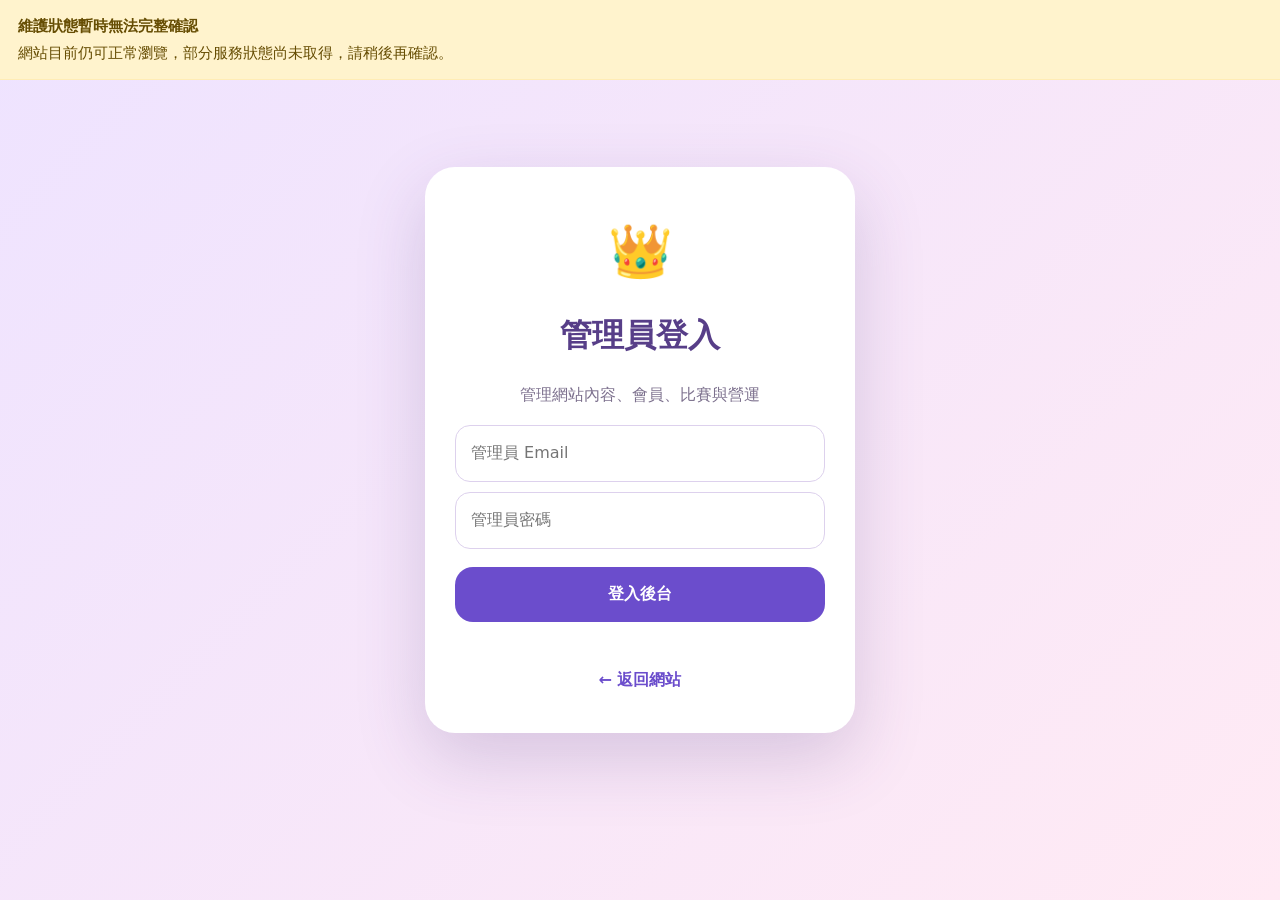
==== admin.html @ f1db438a "Add maintenance management tab" ====
<!doctype html><html lang="zh-Hant"><head><meta charset="UTF-8"><meta name="viewport" content="width=device-width,initial-scale=1"><title>管理後台</title><link rel="stylesheet" href="style.css"></head><body class="adminPage">
<div id="login" class="gate"><div class="gate-card"><div class="lock">👑</div><h1>管理員登入</h1><p>管理網站內容、會員、比賽與營運</p><input id="email" type="email" placeholder="管理員 Email"><input id="password" type="password" placeholder="管理員密碼"><button id="loginButton">登入後台</button><small id="loginError"></small><a href="index.html">← 返回網站</a></div></div>
<div id="dashboard" class="dashboard hidden"><header><div class="nav"><div class="logo">👑 網站管理後台</div><button class="mobileNavToggle" type="button" aria-expanded="false" aria-label="開啟選單">☰ 選單</button><nav><a href="index.html">查看網站</a><a href="videos.html">🎬 影音頻道</a><button id="logoutButton">登出</button></nav></div></header><main><section>
<div class="adminTabs">
  <div class="adminTabGroup"><span>總覽</span><button class="tab active" data-tab="dashboardTab">📊 儀表板</button></div>
  <div class="adminTabGroup"><span>網站</span><button class="tab" data-tab="contentTab">🎨 網站內容</button><button class="tab" data-tab="newsTab">📢 公告管理</button><button class="tab" data-tab="competitionTab">🎮 活動／比賽</button><button class="tab" data-tab="videoTab">🎬 影音頻道</button></div>
  <div class="adminTabGroup"><span>會員</span><button class="tab" data-tab="visitorTab">👥 訪客帳號</button><button class="tab" data-tab="growthTab">💎 會員成長</button><button class="tab" data-tab="rewardTab">🎁 獎勵中心</button><button class="tab" data-tab="couponTab">🎟️ 優惠券</button><button class="tab" data-tab="notificationTab">🔔 通知管理</button><button class="tab" data-tab="aiAnnouncementTab">🤖 AI 公告</button></div>
  <div class="adminTabGroup"><span>App 管理</span><button class="tab" data-tab="appReleaseTab">📱 App 更新管理</button></div>
  <div class="adminTabGroup"><span>系統</span><button class="tab" data-tab="maintenanceTab">🛠️ 維護管理</button></div>
<div class="adminTabGroup"><span>營運</span><button class="tab" data-tab="productTab">📦 商品管理</button><button class="tab" data-tab="orderTab">🧾 訂單管理</button><button class="tab" data-tab="quickLinkTab">🔗 快速連結</button><button class="tab" data-tab="downloadTab">📁 檔案下載</button><button class="tab" data-tab="supportTab">💬 客服中心</button></div>
</div>
<p class="adminHint">依功能分類管理網站；手機版會自動收合選單。</p>
<div id="dashboardTab" class="tabPanel">
  <div class="dashboardHeader"><div><h2>📊 後台管理儀表板</h2><p class="sub">快速掌握會員、活動、優惠券、客服與通知狀況。</p></div><button class="btn secondary" id="refreshDashboard" type="button">🔄 重新整理</button></div>
  <div class="dashboardQuickActions">
    <button class="dashboardAction primary" type="button" data-dash-tab="newsTab">＋ 新增公告</button>
    <button class="dashboardAction" type="button" data-dash-tab="productTab">＋ 新增商品</button>
    <button class="dashboardAction" type="button" data-dash-tab="competitionTab">＋ 新增活動／比賽</button>
    <button class="dashboardAction" type="button" data-dash-tab="couponTab">🎟️ 發送優惠券</button>
    <button class="dashboardAction" type="button" data-dash-tab="supportTab">💬 處理客服</button>
    <button class="dashboardAction" type="button" data-dash-tab="notificationTab">🔔 發送通知</button>
  </div>
  <div id="dashboardCards" class="dashboardCards"><div class="loading">正在讀取儀表板…</div></div>
  <div class="dashboardGrid">
    <div class="dashboardBox"><div class="dashboardBoxHead"><h3>🚨 待處理</h3><span class="sub">需要你優先查看的項目</span></div><div id="dashboardTodo" class="dashboardList"></div></div>
    <div class="dashboardBox"><div class="dashboardBoxHead"><h3>📅 近期活動</h3><span class="sub">即將開始的活動／比賽</span></div><div id="dashboardUpcoming" class="dashboardList"></div></div>
  </div>
  <div class="dashboardGrid">
    <div class="dashboardBox"><div class="dashboardBoxHead"><h3>📈 近 30 天會員新增</h3><span class="sub">依日期統計</span></div><div id="dashboardMemberTrend" class="miniBars"></div></div>
    <div class="dashboardBox"><div class="dashboardBoxHead"><h3>📝 最近公告</h3><span class="sub">最新發布內容</span></div><div id="dashboardNews" class="dashboardList"></div></div>
  </div>
</div>
<div id="contentTab" class="tabPanel"><h2>🎨 網站內容</h2><p class="sub">修改後按儲存，訪客網站就會更新。</p><div class="editor">
<label>網站名稱<input id="site_name"></label><label>首頁標題<input id="hero_title"></label><label>首頁介紹<textarea id="hero_text" rows="3"></textarea></label><label>主視覺圖片網址<input id="hero_image"></label><label>關於我們標題<input id="about_title"></label><label>關於我們副標題<input id="about_subtitle"></label><label>我們是誰：標題<input id="about1_title"></label><label>我們是誰：內容<textarea id="about1_text" rows="3"></textarea></label><label>我們的特色：標題<input id="about2_title"></label><label>我們的特色：內容<textarea id="about2_text" rows="3"></textarea></label><label>網站特色主標題<input id="features_title"></label><label>網站特色副標題<input id="features_subtitle"></label><div class="four"><div><label>特色 1 標題<input id="f1_title"></label><label>內容<textarea id="f1_text" rows="3"></textarea></label></div><div><label>特色 2 標題<input id="f2_title"></label><label>內容<textarea id="f2_text" rows="3"></textarea></label></div><div><label>特色 3 標題<input id="f3_title"></label><label>內容<textarea id="f3_text" rows="3"></textarea></label></div><div><label>特色 4 標題<input id="f4_title"></label><label>內容<textarea id="f4_text" rows="3"></textarea></label></div></div><label>Email<input id="contact1"></label><label>社群<input id="contact2"></label><label>其他聯絡方式<input id="contact3"></label><button class="btn" id="saveContent">💾 儲存網站內容</button><small id="contentMsg"></small></div></div>
<div id="newsTab" class="tabPanel hidden"><h2>📢 公告管理</h2><div class="editor"><label>公告標題<input id="title"></label><label>分類<select id="category"><option>最新消息</option><option>活動</option><option>蛋仔</option><option>Minecraft伺服器更新</option></select></label><label>發布日期／時間<input id="published_at" type="datetime-local"></label><div class="calendarDateEditor"><h3>📅 行事曆日期</h3><p class="popupHint">手動選日期，或從公告文字自動辨識。自動辨識結果必須勾選確認後才會顯示在行事曆。</p><label>活動開始日期<input id="eventDate" type="date"></label><label>活動結束日期（可留空）<input id="eventEndDate" type="date"></label><button class="btn secondary" id="detectEventDate" type="button">🔎 從公告文字辨識日期</button><small id="eventDateDetectMsg" aria-live="polite"></small><label class="check"><input id="eventDateConfirmed" type="checkbox"> ✓ 我已確認日期正確，加入行事曆</label></div><label class="check"><input id="pinned" type="checkbox"> 📌 置頂公告</label><div class="popupSettingsBox"><div class="popupSettingsTitle">🔔 推播通知設定</div><label class="check popupEnableRow"><input id="pushEnabled" type="checkbox" checked> <strong>發布後推播給已允許通知的 App 使用者</strong></label><div class="popupHint">取消勾選時只發布公告，不會發送手機推播。編輯舊公告不會重複推播。</div></div><div class="popupSettingsBox">
  <div class="popupSettingsTitle">📢 彈窗公告設定</div>
  <label class="check popupEnableRow"><input id="popupEnabled" type="checkbox"> <strong>啟用彈窗公告</strong></label>
  <div class="popupHint">開啟後，使用者進入網站時會看到這則公告；必須按「✓ 我已閱讀」才會關閉。</div>
  <label>彈窗顯示方式<select id="popupMode"><option value="once">只顯示一次（閱讀後不再跳出）</option><option value="every_visit">重要公告（每次造訪顯示一次）</option></select></label>
  <label>彈窗開始時間<input id="popupStartAt" type="datetime-local"></label>
  <label>彈窗結束時間（可留空）<input id="popupEndAt" type="datetime-local"></label>
</div><label>公告內容<textarea id="content" rows="8"></textarea></label><label>公告連結網址<input id="linkUrl" type="url" placeholder="https://... 或 /page.html"></label><label>連結按鈕文字<input id="linkLabel" placeholder="例如：查看活動詳情"></label><button class="btn" id="publishButton">＋ 儲存公告</button><small id="publishMsg"></small></div><div class="adminListTools"><input id="newsSearch" type="search" placeholder="搜尋公告標題、內容、分類"><select id="newsStatusFilter"><option value="all">全部狀態</option><option value="published">已發布</option><option value="draft">草稿</option></select></div><h2 style="margin-top:28px">公告列表</h2><div id="adminList" class="newsList"></div></div>
<div id="videoTab" class="tabPanel hidden"><div class="dashboardHeader"><div><h2>🎬 影音頻道管理</h2><p class="sub">貼上 YouTube 網址即可自動解析影片 ID 與縮圖；會員可在網站內觀看，也可一鍵前往 YouTube。</p></div><button class="btn secondary" id="refreshVideosAdmin" type="button">🔄 重新整理</button></div><div class="editor"><input id="videoId" type="hidden"><label>影片標題<input id="videoTitle" placeholder="例如：2026 活動精彩回顧"></label><label>YouTube 網址<input id="videoUrl" placeholder="https://www.youtube.com/watch?v=..."></label><div id="videoPreview" class="sub" style="margin:8px 0">貼上網址後會自動顯示縮圖預覽。</div><label>影片介紹<textarea id="videoDescription" rows="4"></textarea></label><label>分類<select id="videoCategoryInput"><option>最新消息</option><option>活動</option><option>教學</option><option>訪談</option><option>官方公告</option><option>精彩花絮</option><option>其他</option></select></label><label>排序<input id="videoSortOrder" type="number" min="0" step="1" value="0"></label><label class="check"><input id="videoFeatured" type="checkbox"> ⭐ 精選影片</label><label class="check"><input id="videoPublished" type="checkbox" checked> 👁️ 上架</label><div class="competitionActions"><button class="btn" id="saveVideo" type="button">💾 儲存影片</button><button class="btn secondary" id="clearVideo" type="button">清除</button></div><small id="videoMsg"></small></div><h2 style="margin-top:28px">🎬 影片列表</h2><div class="adminListTools"><input id="videoAdminSearch" type="search" placeholder="搜尋標題、分類"></div><div id="adminVideos" class="newsList"></div></div><div id="orderTab" class="tabPanel hidden"><div class="dashboardHeader"><div><h2>🧾 訂單管理</h2><p class="sub">管理會員商品訂單；付款方式目前只有線下現金。</p></div><button class="btn secondary" id="refreshOrdersAdmin" type="button">🔄 重新整理</button></div><div class="adminListTools"><input id="orderSearch" type="search" placeholder="搜尋訂單編號、會員編號、Email、商品"><select id="orderStatusFilter"><option value="all">全部狀態</option><option value="pending_payment">待付款</option><option value="paid">已付款</option><option value="completed">已完成</option><option value="cancelled">已取消</option></select></div><div id="adminOrders" class="newsList"><div class="loading">正在載入…</div></div></div><div id="productTab" class="tabPanel hidden"><h2>📦 商品管理</h2><div class="editor"><input id="productId" type="hidden"><label>商品名稱<input id="productName"></label><label>分類<input id="productCategory" placeholder="例如：遊戲周邊"></label><label>價格<input id="productPrice" type="number" min="0" step="1"></label><label>圖片網址<input id="productImage"></label><label>商品介紹<textarea id="productDescription" rows="5"></textarea></label><label class="check"><input id="productActive" type="checkbox" checked> 上架</label><button class="btn" id="saveProduct">📦 儲存商品</button><button class="btn secondary" id="clearProduct">清除表單</button><small id="productMsg"></small></div><div class="adminListTools"><input id="productSearch" type="search" placeholder="搜尋商品名稱、分類、介紹"><select id="productStatusFilter"><option value="all">全部狀態</option><option value="active">上架中</option><option value="inactive">已下架</option></select></div><h2 style="margin-top:28px">商品列表</h2><div id="adminProducts" class="productGrid"></div></div>
<div id="growthTab" class="tabPanel hidden"><div class="dashboardHeader"><div><h2>💎 會員成長管理</h2><p class="sub">管理會員積分、等級、任務、成就與積分紀錄。</p></div><button class="btn secondary" id="refreshGrowthAdmin" type="button">🔄 重新整理</button></div><div id="growthAdminSummary" class="competitionSummary"></div><div class="growthManagerGrid"><div class="editor"><h3>🎯 任務管理</h3><input id="growthTaskId" type="hidden"><label>任務代碼<input id="growthTaskCode" placeholder="例如：registration_3"></label><label>任務名稱<input id="growthTaskTitle" placeholder="例如：完成 3 次報名"></label><label>任務說明<textarea id="growthTaskDescription" rows="2" placeholder="會員完成什麼條件即可獲得獎勵"></textarea></label><label>任務類型<select id="growthTaskType"><option value="profile_complete">完成會員資料</option><option value="first_registration">第一次報名</option><option value="first_result">第一次參賽成績</option><option value="registration_count">報名次數</option><option value="result_count">成績次數</option></select></label><label>任務週期<select id="growthTaskCycle"><option value="one_time">一次性</option><option value="daily">每日</option><option value="weekly">每週</option></select></label><label>開始時間<input id="growthTaskStartAt" type="datetime-local"></label><label>結束時間<input id="growthTaskEndAt" type="datetime-local"></label><label>達成數量<input id="growthTaskRequirement" type="number" min="1" step="1" value="1"></label><label>獎勵積分<input id="growthTaskReward" type="number" min="0" step="1" value="10"></label><label class="check"><input id="growthTaskActive" type="checkbox" checked> 啟用任務</label><button class="btn" id="saveGrowthTask" type="button">💾 儲存任務</button><button class="btn secondary" id="clearGrowthTask" type="button">清除</button><small id="growthTaskMsg"></small></div><div class="editor"><h3>🏆 成就管理</h3><input id="growthAchievementId" type="hidden"><label>成就代碼<input id="growthAchievementCode" placeholder="例如：registration_10"></label><label>成就名稱<input id="growthAchievementTitle" placeholder="例如：參賽新星"></label><label>成就說明<textarea id="growthAchievementDescription" rows="2" placeholder="達成條件後解鎖的成就"></textarea></label><label>成就圖示<input id="growthAchievementIcon" value="🏆" maxlength="8"></label><label>稀有度<select id="growthAchievementRarity"><option value="common">普通</option><option value="rare">稀有</option><option value="epic">史詩</option><option value="legendary">傳說</option></select></label><label class="check"><input id="growthAchievementHidden" type="checkbox"> 隱藏成就</label><label>成就類型<select id="growthAchievementType"><option value="registration_count">報名次數</option><option value="result_place">冠軍次數</option><option value="points">累積積分</option></select></label><label>達成數量／門檻<input id="growthAchievementRequirement" type="number" min="1" step="1" value="1"></label><label>獎勵積分<input id="growthAchievementReward" type="number" min="0" step="1" value="10"></label><label class="check"><input id="growthAchievementActive" type="checkbox" checked> 啟用成就</label><button class="btn" id="saveGrowthAchievement" type="button">💾 儲存成就</button><button class="btn secondary" id="clearGrowthAchievement" type="button">清除</button><small id="growthAchievementMsg"></small></div></div><div class="growthManagerLists"><div><h3>🎯 現有任務</h3><div id="growthTaskList" class="newsList"></div></div><div><h3>🏆 現有成就</h3><div id="growthAchievementList" class="newsList"></div></div></div><div class="editor growthResetPanel"><h3>🔄 會員成長完整重置</h3><p class="sub">會將積分、等級、活躍天數、連續紀錄、任務與目前成就狀態重置；歷史積分、已兌換獎勵、優惠券與成就歷史會保留。</p><div class="adminListTools"><select id="growthResetMemberSelect"></select></div><label>重置原因<input id="growthResetReason" maxlength="200" placeholder="例如：新一季會員成長重新開始"></label><button class="btn" id="resetGrowthMember" type="button">🔄 執行重置</button><small id="growthResetMsg"></small><details style="margin-top:16px"><summary>📜 查看這位會員的重置歷史</summary><div id="growthResetHistory" class="newsList" style="margin-top:12px"></div></details></div><div class="editor"><h3>➕➖ 調整會員積分</h3><div class="adminListTools"><input id="growthMemberSearch" type="search" placeholder="搜尋會員編號、暱稱、Email"><select id="growthMemberSelect"></select></div><label>積分調整<input id="growthAmount" type="number" step="1" placeholder="正數＝增加，負數＝扣除"></label><label>調整原因<input id="growthReason" maxlength="200" placeholder="例如：活動特別獎勵"></label><button class="btn" id="adjustGrowthPoints">💎 確認調整積分</button><small id="growthAdminMsg"></small></div><h2 style="margin-top:28px">會員積分紀錄</h2><div class="adminListTools"><input id="growthLogSearch" type="search" placeholder="搜尋會員或調整原因"><select id="growthLogFilter"><option value="all">全部</option><option value="positive">增加</option><option value="negative">扣除</option></select></div><div id="growthAdminLogs" class="newsList"></div></div><div id="visitorTab" class="tabPanel hidden"><h2>👥 訪客帳號</h2><div class="editor"><label>訪客 Email<input id="visitorAccountEmail" type="email"></label><label>統一訪客密碼<input id="sharedVisitorPassword" type="password" minlength="8" placeholder="所有訪客共用的密碼"></label><button class="btn" id="createVisitor">＋ 建立訪客帳號</button><button class="btn secondary" id="setSharedVisitorPassword">🔑 將此密碼套用到所有訪客</button><small id="visitorMsg"></small><small id="sharedPasswordMsg"></small><p class="sub">所有訪客使用同一組統一密碼；訪客仍以自己的 Email 識別，所以優惠券與客服紀錄可以分開。</p></div><div id="visitorList" class="newsList"></div></div>
<div id="rewardTab" class="tabPanel hidden"><div class="dashboardHeader"><div><h2>🎁 獎勵中心管理</h2><p class="sub">設定會員可用成長積分兌換的優惠券型獎勵。</p></div><button class="btn secondary" id="refreshRewardsAdmin" type="button">🔄 重新整理</button></div><div class="editor"><input id="rewardId" type="hidden"><label>獎勵代碼<input id="rewardCode" placeholder="例如：reward_coupon_10"></label><label>獎勵名稱<input id="rewardTitle" placeholder="例如：10 元優惠券"></label><label>說明<textarea id="rewardDescription" rows="2"></textarea></label><label>圖示<input id="rewardIcon" value="🎁" maxlength="8"></label><label>獎勵分類<select id="rewardCategory"><option value="cash">現金折抵</option><option value="discount">折扣優惠</option><option value="gift">贈品</option><option value="other">其他</option></select></label><label>所需積分<input id="rewardPointCost" type="number" min="1" step="1" value="50"></label><label>最低會員等級<select id="rewardMinLevel"><option value="newbie">新手</option><option value="bronze">青銅會員</option><option value="silver">白銀會員</option><option value="gold">黃金會員</option><option value="diamond">鑽石會員</option></select></label><label>必要成就<select id="rewardAchievement"><option value="">無</option></select></label><label>每人兌換上限<input id="rewardUserLimit" type="number" min="1" step="1" placeholder="留空＝不限"></label><label>總兌換上限<input id="rewardTotalLimit" type="number" min="1" step="1" placeholder="留空＝不限"></label><label>優惠券名稱<input id="rewardCouponTitle" placeholder="留空＝使用獎勵名稱"></label><label>優惠券內容<input id="rewardCouponDescription"></label><label>折扣／面額<input id="rewardCouponDiscount" placeholder="例如：NT$10、9 折"></label><label>優惠券有效天數<input id="rewardCouponExpiresDays" type="number" min="1" step="1" placeholder="留空＝無期限"></label><label>獎勵開始時間<input id="rewardAvailableFrom" type="datetime-local"></label><label>獎勵結束時間<input id="rewardAvailableUntil" type="datetime-local"></label><label>排序<input id="rewardSortOrder" type="number" min="0" step="1" value="0"></label><label class="check"><input id="rewardEnabled" type="checkbox" checked> 啟用獎勵</label><div class="competitionActions"><button class="btn" id="saveReward" type="button">💾 儲存獎勵</button><button class="btn secondary" id="clearReward" type="button">清除</button></div><small id="rewardMsg"></small></div><h2 style="margin-top:28px">🎁 獎勵列表</h2><div id="adminRewards" class="newsList"></div><h2 style="margin-top:28px">📜 兌換紀錄</h2><div id="adminRewardRedemptions" class="newsList"></div></div><div id="couponTab" class="tabPanel hidden"><h2>🎟️ 優惠券管理</h2><div class="editor"><label>優惠券名稱<input id="couponTitle" placeholder="例如：新會員 9 折券"></label><label>優惠內容<input id="couponDescription" placeholder="全站商品 9 折"></label><label>優惠碼<input id="couponCode" placeholder="WELCOME90"></label><label>折扣／面額<input id="couponDiscount" placeholder="例如：9 折"></label><label>有效期限<input id="couponExpires" type="date"></label><label>發送給<select id="couponVisitor"></select></label><button class="btn" id="createCoupon">🎟️ 發送優惠券</button><small id="couponMsg"></small></div><div class="adminListTools"><input id="couponSearch" type="search" placeholder="搜尋優惠券名稱、優惠碼、會員 Email"></div><h2 style="margin-top:28px">優惠券紀錄</h2><div id="adminCoupons" class="newsList"></div></div>
<div id="competitionTab" class="tabPanel hidden"><h2>🎮 活動／比賽管理</h2>
<p class="sub">建立活動／比賽、輸入成績並公布。公布後會出現在前台的活動／比賽頁與「歷屆成績」入口。</p>
<div class="competitionSummary" id="competitionSummary"></div>
<div class="editor">
<input id="competitionId" type="hidden">
<label>比賽名稱<input id="competitionName" placeholder="例如：Minecraft 建築大賽 #1"></label>
<label>分類<select id="competitionCategory"><option value="Minecraft">Minecraft</option><option value="蛋仔">蛋仔</option></select></label>
<div class="categoryManager">
  <h3>🏷️ 賽事分類管理</h3>
  <p class="sub">可新增、修改自訂分類；預設的 Minecraft 與蛋仔分類保留。</p>
  <div class="inlineForm">
    <input id="competitionCategoryNew" placeholder="輸入新的賽事分類，例如：生存挑戰">
    <button class="btn secondary" type="button" id="addCompetitionCategory">＋ 新增分類</button>
  </div>
  <div id="competitionCategoryList" class="newsList"></div>
</div>
<label>比賽日期<input id="competitionDate" type="date"></label>
<div class="registrationAdvancedGrid">
  <label>報名截止時間<input id="competitionRegistrationDeadline" type="datetime-local"></label>
  <label>報名人數上限<input id="competitionRegistrationCapacity" type="number" min="1" step="1" placeholder="留空＝不限"></label>
  <label class="check"><input id="competitionRegistrationApproval" type="checkbox"> 需要管理員審核報名</label><label class="check"><input id="competitionWaitlistEnabled" type="checkbox" checked> 開放候補名單</label>
</div>
<label>自訂報名欄位（每行一個欄位名稱）<textarea id="competitionRegistrationFields" rows="3" placeholder="例如：Discord ID
遊戲暱稱
是否需要語音"></textarea></label>
<label>比賽說明<textarea id="competitionDescription" rows="4" placeholder="比賽規則、主題或其他說明"></textarea></label>
<div class="registrationAdvancedGrid">
  <label class="check"><input id="competitionCheckinEnabled" type="checkbox"> 開啟活動簽到</label>
  <label>簽到碼<input id="competitionCheckinCode" placeholder="例如：A7K9P2"></label>
  <label>簽到開始<input id="competitionCheckinStart" type="datetime-local"></label>
  <label>簽到結束<input id="competitionCheckinEnd" type="datetime-local"></label>
  <label>簽到獎勵積分<input id="competitionCheckinPoints" type="number" min="0" step="1" value="10"></label><label>活動完成獎勵積分<input id="competitionCompletionPoints" type="number" min="0" step="1" value="20"></label>
</div>
<div class="resultEditor">
  <h3>參賽成績</h3>
  <div id="competitionResults"></div>
  <button class="btn secondary" type="button" id="addCompetitionResult">＋ 新增參賽者</button>
</div>
<div class="competitionActions">
  <button class="btn" id="saveCompetition" type="button">💾 儲存草稿</button>
  <button class="btn" id="publishCompetition" type="button">📢 公布結果</button>
  <button class="btn secondary" id="unpublishCompetition" type="button">🔒 取消公布</button>
  <button class="btn secondary" id="clearCompetition" type="button">清除表單</button>
</div>
<small id="competitionMsg"></small>
</div>
<div id="competitionV3Tools" class="editor"><h3>🚀 V3 活動營運</h3><div class="competitionActions"><button class="btn secondary" id="showCompetitionQr" type="button">📱 顯示簽到 QR Code</button><button class="btn secondary" id="copyCompetitionQr" type="button">🔗 複製簽到連結</button><button class="btn" id="settleCompetition" type="button">🏁 結算活動</button></div><div id="competitionQrPanel" class="hidden" style="margin-top:16px"><div id="competitionQrImage"></div><p id="competitionQrUrl" class="sub"></p></div></div><div id="competitionV4Tools" class="editor"><h3>🚀 V4 會員活動生態</h3><div class="competitionActions"><button class="btn secondary" id="loadActivityAnalytics" type="button">📊 活動總分析</button><button class="btn secondary" id="loadActivityBadges" type="button">🏅 查看活動徽章</button></div><div id="activityAnalytics" class="competitionSummary" style="margin-top:14px"></div><div id="activityBadgeAdmin" class="newsList"></div><div class="editor" style="margin-top:18px"><h4>🎁 本活動獎勵規則</h4><div class="registrationAdvancedGrid"><label>獎勵類型<select id="activityRewardType"><option value="points">💎 積分</option><option value="badge">🏅 徽章</option></select></label><label>積分<input id="activityRewardPoints" type="number" min="1" step="1" value="10"></label><label>徽章<select id="activityRewardBadge"></select></label></div><label>獎勵名稱<input id="activityRewardTitle" placeholder="例如：活動完成獎勵"></label><label>說明<input id="activityRewardDescription" placeholder="例如：完成本場活動即可獲得"></label><button class="btn" id="addActivityReward" type="button">＋ 新增獎勵規則</button><small id="activityRewardMsg"></small><div id="activityRewardList" class="newsList" style="margin-top:12px"></div></div></div><div id="competitionAttendancePanel" class="registrationAdminPanel hidden"><h3>📍 活動簽到／出席統計</h3><div id="competitionAttendanceSummary" class="competitionSummary"></div><div class="adminListTools"><select id="attendanceStatusFilter"><option value="all">全部</option><option value="not_checked_in">未簽到</option><option value="checked_in">已簽到</option><option value="late">遲到</option><option value="no_show">未到</option><option value="cancelled">取消</option></select></div><div id="competitionAttendance" class="newsList"></div></div>
<div id="competitionRegistrationPanel" class="registrationAdminPanel hidden"><h3>📝 報名名單</h3><div class="competitionActions"><button class="btn secondary" id="exportCompetitionRegistrations" type="button">📥 匯出 CSV</button></div><div class="adminListTools"><input id="registrationSearch" type="search" placeholder="搜尋會員編號、暱稱、Email"><select id="registrationStatusFilter"><option value="all">全部狀態</option><option value="pending">待審核</option><option value="approved">已通過</option><option value="active">已報名</option><option value="rejected">未通過</option><option value="cancelled">已取消</option></select></div><div id="competitionRegistrations" class="newsList"></div><h3 style="margin-top:24px">🕐 候補名單</h3><div id="competitionWaitlist" class="newsList"></div></div><div class="adminListTools"><input id="competitionSearch" type="search" placeholder="搜尋比賽名稱、說明、分類"><select id="competitionStatusFilter"><option value="all">全部狀態</option><option value="draft">草稿</option><option value="upcoming">即將開始</option><option value="today">今天</option><option value="ended">已結束</option><option value="nodate">日期未設定</option></select><select id="competitionCategoryFilter"><option value="all">全部分類</option></select></div><h2 style="margin-top:28px">比賽列表</h2><div id="adminCompetitions" class="newsList"></div></div>
<div id="quickLinkTab" class="tabPanel hidden">
<h2>🔗 快速連結管理</h2>
<p class="sub">管理網站首頁右側的快速連結。可設定名稱、網址、圖示、排序與是否顯示。</p>
<div class="quickLinkAdminGrid">
  <div class="editor">
    <input id="quickLinkId" type="hidden">
    <label>名稱<input id="quickLinkName" placeholder="例如：漢民YouTube"></label>
    <label>連結網址<input id="quickLinkUrl" placeholder="https://... 或 /page.html"></label>
    <label>圖示<input id="quickLinkIcon" placeholder="例如：▶️、📚、🏫"></label>
    <label>排序<input id="quickLinkSort" type="number" min="1" step="1" value="1"></label>
    <label class="check"><input id="quickLinkVisible" type="checkbox" checked> 顯示在網站</label>
    <div class="competitionActions">
      <button class="btn" id="saveQuickLink" type="button">💾 儲存快速連結</button>
      <button class="btn secondary" id="clearQuickLink" type="button">清除表單</button>
    </div>
    <small id="quickLinkMsg"></small>
  </div>
  <div class="quickLinkAdminListWrap">
    <h3>目前快速連結</h3>
    <div id="adminQuickLinks" class="newsList"></div>
  </div>
</div>
</div>
<div id="downloadTab" class="tabPanel hidden"><div class="dashboardHeader"><div><h2>📁 檔案下載管理</h2><p class="sub">上傳檔案並發布到前台「檔案下載」頁，會員可自行下載。</p></div><button class="btn secondary" id="refreshDownloadFiles" type="button">🔄 重新整理</button></div><div class="editor"><label>檔案名稱<input id="downloadTitle" placeholder="例如：活動報名表"></label><label>說明<textarea id="downloadDescription" rows="2"></textarea></label><label>版本<input id="downloadVersion" placeholder="例如：1.2.0"></label><label>選擇檔案<input id="downloadFileInput" type="file"></label><div id="downloadFileInfo" class="sub">支援大型檔案；若檔案已放在 GitHub Releases，可直接使用下方 GitHub 下載網址，不需要再次上傳。</div><div class="editor" style="margin-top:14px"><label>GitHub 下載網址<input id="downloadGithubUrl" type="url" placeholder="https://github.com/你的帳號/你的專案/releases/download/v1.0.0/你的軟體.exe"></label><small class="sub">使用 GitHub Releases 時，填入你的 .exe 實際下載網址即可。</small></div><label class="check"><input id="downloadPublished" type="checkbox" checked> 立即發布到前台</label><div class="competitionActions"><button class="btn" id="uploadDownloadFile" type="button">⬆️ 上傳並發布</button><button class="btn secondary" id="saveGithubDownload" type="button">🔗 儲存 GitHub 下載</button></div><div class="progressTrack hidden" id="downloadProgressWrap"><i id="downloadProgressBar" style="width:0%"></i></div><small id="downloadMsg"></small></div><h2 style="margin-top:28px">📁 檔案列表</h2><div id="adminDownloadFiles" class="newsList"></div></div><div id="aiAnnouncementTab" class="tabPanel hidden"><h2>🤖 AI 公告產生器</h2><p class="sub">AI 只負責產生草稿；你確認與修改後，仍使用原本的「儲存公告」手動發布。</p><div class="editor"><label>公告主題<input id="aiTopic" placeholder="例如：會員週活動開始"></label><label>活動／事件內容<textarea id="aiEventInfo" rows="4" placeholder="例如：9/20～9/27，每日登入可獲得 10 點成長點數"></textarea></label><label>公告對象<input id="aiAudience" placeholder="例如：全體會員"></label><label>重要提醒<textarea id="aiImportantNotes" rows="3" placeholder="例如：每天限領一次；活動結束後無法補領"></textarea></label><label>文字風格<select id="aiStyle"><option value="正式">正式</option><option value="活潑" selected>活潑</option><option value="簡潔">簡潔</option><option value="活動宣傳">活動宣傳</option><option value="社群風格">社群風格</option></select></label><div class="competitionActions"><button class="btn" id="generateAiAnnouncement" type="button">✨ AI 產生公告</button><button class="btn secondary" id="clearAiAnnouncement" type="button">清除</button></div><small id="aiAnnouncementMsg"></small></div><div class="editor" style="margin-top:18px"><label>AI 標題<input id="aiGeneratedTitle"></label><label>AI 摘要<textarea id="aiGeneratedSummary" rows="3"></textarea></label><label>AI 內文<textarea id="aiGeneratedContent" rows="10"></textarea></label><div class="competitionActions"><button class="btn" id="applyAiAnnouncement" type="button">⬇️ 套用到公告編輯器</button></div></div></div><div id="appReleaseTab" class="tabPanel hidden"><h2>📱 App 更新管理</h2><p class="sub">發布版本後，Android App 會自動檢查並提醒使用者。APK 請使用長期有效的 HTTPS 下載網址（建議 GitHub Releases，不要使用 14 天到期的 Actions Artifact）。</p><div class="editor"><input id="releaseId" type="hidden"><label>版本代碼 versionCode<input id="releaseVersionCode" type="number" min="1" step="1" placeholder="例如：2"></label><label>顯示版本號<input id="releaseVersionName" placeholder="例如：1.1.0"></label><label>更新內容<textarea id="releaseNotes" rows="5" placeholder="逐行填寫本次新增功能與修正內容"></textarea></label><label>新版 APK HTTPS 下載網址<input id="releaseApkUrl" type="url" placeholder="https://github.com/.../releases/download/.../app-release.apk"></label><label class="check"><input id="releasePublished" type="checkbox"> 儲存後立即發布</label><div class="competitionActions"><button class="btn" id="saveAppRelease" type="button">💾 儲存版本</button><button class="btn secondary" id="clearAppRelease" type="button">清除</button><button class="btn secondary" id="refreshAppReleases" type="button">🔄 重新整理</button></div><small id="appReleaseMsg"></small></div><h2 style="margin-top:28px">版本紀錄</h2><div id="appReleaseAdminList" class="newsList"></div></div><div id="notificationTab" class="tabPanel hidden"><h2>🔔 通知管理</h2><p class="sub">可發送給單一會員或全部會員；通知會出現在「我的 → 我的通知」。</p><div class="editor"><label>通知標題<input id="notificationTitle"></label><label>通知類型<select id="notificationType"><option value="系統">📢 系統</option><option value="比賽">🏆 比賽</option><option value="優惠券">🎟️ 優惠券</option><option value="客服">💬 客服</option></select></label><label>通知內容<textarea id="notificationContent" rows="5"></textarea></label><label>發送給<select id="notificationUser"></select></label><button class="btn" id="createNotification">🔔 發送通知</button><small id="notificationMsg"></small></div><h2 style="margin-top:40px">通知紀錄</h2><div id="adminNotifications" class="newsList"></div></div><div id="supportTab" class="tabPanel hidden"><h2>💬 客服中心</h2><div class="adminListTools"><select id="supportStatusFilter"><option value="all">全部狀態</option><option value="open">待處理</option><option value="answered">已回覆</option><option value="closed">已結案</option></select><input id="supportSearch" type="search" placeholder="搜尋主旨、內容"></div><div id="ticketList" class="newsList"></div></div>

<div id="maintenanceTab" class="tabPanel hidden">
  <div class="dashboardHeader">
    <div>
      <h2>🛠️ 維護管理</h2>
      <p class="sub">建立維護草稿、安排維護、取消排程，並查看維護紀錄。所有寫入操作仍由伺服器驗證管理員權限。</p>
    </div>
    <button class="btn secondary" id="refreshMaintenanceEvents" type="button">🔄 重新整理</button>
  </div>
  <div class="adminListTools">
    <label>事件狀態
      <select id="maintenanceStatusFilter">
        <option value="all">全部狀態</option>
        <option value="draft">草稿</option>
        <option value="scheduled">已排程</option>
        <option value="cancelled">已取消</option>
        <option value="completed">已完成</option>
      </select>
    </label>
  </div>
  <div class="editor">
    <h3 id="maintenanceFormTitle">新增維護草稿</h3>
    <input id="maintenanceEventId" type="hidden">
    <input id="maintenanceEventVersion" type="hidden">
    <label>維護標題
      <input id="maintenanceTitle" maxlength="200" placeholder="例如：網站例行維護">
    </label>
    <label>對訪客顯示的訊息
      <textarea id="maintenanceMessage" rows="4" maxlength="4000" placeholder="說明維護期間可能受到影響的服務"></textarea>
    </label>
    <label class="check">
      <input id="maintenanceGlobal" type="checkbox"> 全站維護
    </label>
    <div id="maintenanceScopeOptions" class="editor" style="margin-top:10px">
      <strong>受影響的功能範圍（可複選）</strong>
      <label class="check"><input type="checkbox" data-maintenance-scope="site_core"> 網站核心</label>
      <label class="check"><input type="checkbox" data-maintenance-scope="announcements_info"> 公告資訊</label>
      <label class="check"><input type="checkbox" data-maintenance-scope="events_competitions"> 活動與比賽</label>
      <label class="check"><input type="checkbox" data-maintenance-scope="video_content"> 影片內容</label>
      <label class="check"><input type="checkbox" data-maintenance-scope="membership_growth"> 會員成長</label>
      <label class="check"><input type="checkbox" data-maintenance-scope="store_support"> 商店與客服</label>
      <label class="check"><input type="checkbox" data-maintenance-scope="downloads_app"> 下載與 App</label>
    </div>
    <label>開始時間（台灣時間）
      <input id="maintenanceStartsAt" type="datetime-local">
    </label>
    <label>結束時間（台灣時間）
      <input id="maintenanceEndsAt" type="datetime-local">
    </label>
    <label>管理員內部備註（不會顯示給訪客）
      <textarea id="maintenanceInternalNote" rows="2" maxlength="4000"></textarea>
    </label>
    <label>操作原因（必填）
      <input id="maintenanceReason" maxlength="500" placeholder="例如：例行版本更新">
    </label>
    <div class="competitionActions">
      <button class="btn" id="saveMaintenanceEvent" type="button">💾 建立草稿</button>
      <button class="btn secondary" id="clearMaintenanceForm" type="button">清除表單</button>
    </div>
    <small id="maintenanceMsg" aria-live="polite"></small>
  </div>
  <h3 style="margin-top:28px">維護事件紀錄（最新 100 筆）</h3>
  <div id="maintenanceEventList" class="newsList">
    <div class="loading">切換到此頁籤後載入維護紀錄。</div>
  </div>
</div>
</section></main></div><script src="config.js"></script>
<script src="admin.js?v=26.11.3-calendar"></script><script src="admin-app-releases.js"></script>
<script>
(function(){
  function bindAdminTabs(){
    document.querySelectorAll('.tab').forEach(function(btn){
      if(btn.__tabFallbackBound) return;
      btn.__tabFallbackBound=true;
      btn.addEventListener('click',function(){
        var id=btn.getAttribute('data-tab');
        if(!id) return;
        document.querySelectorAll('.tabPanel').forEach(function(panel){panel.classList.add('hidden');});
        document.querySelectorAll('.tab').forEach(function(b){b.classList.remove('active');});
        var panel=document.getElementById(id);
        if(panel) panel.classList.remove('hidden');
        btn.classList.add('active');
      },true);
    });
  }
  if(document.readyState==='loading') document.addEventListener('DOMContentLoaded',bindAdminTabs);
  else bindAdminTabs();
})();
</script></body></html>
---- style.css ----
*{box-sizing:border-box}
html{scroll-behavior:smooth}
body{margin:0;font-family:system-ui,-apple-system,"Noto Sans TC","Microsoft JhengHei",sans-serif;color:#40355b;background:linear-gradient(180deg,#fff8fc,#f7f1ff 55%,#fff);line-height:1.8}
a{color:inherit} header{position:sticky;top:0;z-index:20;background:rgba(255,255,255,.9);backdrop-filter:blur(12px);border-bottom:1px solid #eadff7}
.nav{max-width:1120px;margin:auto;padding:14px 22px;display:flex;align-items:center;justify-content:space-between;gap:20px}.logo{font-size:24px;font-weight:900;color:#6b4dcc;white-space:nowrap}
nav{display:flex;align-items:center;gap:7px;flex-wrap:nowrap;justify-content:flex-end}nav a,nav button{border:0;background:transparent;text-decoration:none;padding:8px 12px;border-radius:18px;font-weight:800;color:#5d4b83;cursor:pointer}nav a:hover,nav button:hover{background:#eee5ff;color:#6b4dcc}nav .admin{background:#6b4dcc;color:#fff}
main{max-width:1120px;margin:auto}.hero{min-height:520px;margin:28px 18px 60px;border-radius:34px;overflow:hidden;position:relative;background:#eadfff;box-shadow:0 18px 50px rgba(94,70,145,.14)}.hero img{width:100%;height:520px;object-fit:cover;display:block}.heroShade{position:absolute;inset:0;background:linear-gradient(90deg,rgba(54,37,86,.72),rgba(54,37,86,.18),rgba(54,37,86,.05))}.heroCard{position:absolute;left:8%;top:50%;transform:translateY(-50%);max-width:540px;color:#fff}.heroCard h1{font-size:56px;line-height:1.15;margin:0 0 12px;text-shadow:0 4px 18px rgba(0,0,0,.2)}.heroCard p{font-size:21px;margin:0 0 25px}.btn{display:inline-block;background:#fff;color:#6849c7;border:0;border-radius:25px;padding:12px 22px;text-decoration:none;font-weight:900;cursor:pointer;box-shadow:0 8px 22px rgba(0,0,0,.12)}
section{padding:55px 22px;scroll-margin-top:85px}section h2{font-size:38px;line-height:1.25;text-align:center;margin:0 0 8px;color:#49356d}.sub{text-align:center;color:#796d91;margin:0 auto 30px}
.newsList{display:grid;gap:18px}.notice{background:#fff;border:1px solid #eadff5;border-radius:24px;padding:22px 25px;box-shadow:0 10px 28px rgba(83,62,120,.08)}.notice .date{font-size:14px;color:#9a7cc8;font-weight:800}.notice h3{font-size:24px;margin:5px 0;color:#4d3a70}.notice p{margin:5px 0;color:#655a78}
.notice .noticeContent.isCollapsed{display:-webkit-box;-webkit-box-orient:vertical;-webkit-line-clamp:4;overflow:hidden;white-space:normal}.notice .noticeContent.isExpanded{display:block;overflow:visible}.notice .noticeMore{display:inline-block;margin:2px 0 8px;padding:0;border:0;background:transparent;color:#6749cc;font:inherit;font-weight:800;cursor:pointer}.notice .noticeMore:hover{text-decoration:underline}
.grid2{display:grid;grid-template-columns:repeat(2,1fr);gap:22px}.grid2 article,.features article,.contact{background:#fff;border:1px solid #eadff5;border-radius:25px;padding:28px;box-shadow:0 10px 28px rgba(83,62,120,.07)}.grid2 h3,.features h3{color:#6144a4;margin-top:0}
.features{display:grid;grid-template-columns:repeat(4,1fr);gap:18px}.features article{text-align:center}.features b{font-size:42px}.contact{text-align:center;max-width:760px;margin:auto}
footer{text-align:center;padding:45px 20px;background:#5f4b82;color:#fff;margin-top:35px}footer h2{color:#fff;margin:0 0 6px}footer p{margin:0;opacity:.85}
.gate{position:fixed;inset:0;z-index:100;background:linear-gradient(135deg,#eee3ff,#ffeaf4);display:flex;align-items:center;justify-content:center;padding:20px}.gate-card{width:min(430px,100%);background:#fff;border-radius:30px;padding:38px 30px;text-align:center;box-shadow:0 25px 70px rgba(82,56,125,.2)}.lock{font-size:52px}.gate-card h1{margin:8px 0;color:#573e88}.gate-card p{color:#7d718e}.gate-card input{display:block;width:100%;padding:13px 15px;margin:10px 0;border:1px solid #ddd1ed;border-radius:15px;font:inherit;outline:none}.gate-card button{width:100%;padding:13px 18px;border:0;border-radius:18px;background:#6b4dcc;color:#fff;font:inherit;font-weight:900;cursor:pointer;margin:8px 0}.gate-card a{display:block;margin-top:12px;color:#6b4dcc;text-decoration:none;font-weight:800}.gate-card small{display:block;color:#d34f73;min-height:24px}
.hidden{display:none!important}.dashboard main{padding-top:20px}.dashboard section{padding-top:35px}
.dashboardHeader{display:flex;align-items:center;justify-content:space-between;gap:20px;margin:0 0 22px}.dashboardHeader h2{margin:0 0 6px}.dashboardCards{display:grid;grid-template-columns:repeat(4,1fr);gap:15px;margin-bottom:22px}.dashCard{display:flex;align-items:center;gap:14px;background:#fff;border:1px solid #eadff5;border-radius:22px;padding:18px;box-shadow:0 10px 28px rgba(83,62,120,.07)}.dashIcon{font-size:32px;line-height:1}.dashLabel{font-size:13px;font-weight:900;color:#8b7e9f}.dashValue{font-size:28px;font-weight:950;color:#4d3a70;line-height:1.1;margin:3px 0}.dashSub{font-size:12px;color:#8b7e9f}.dashboardGrid{display:grid;grid-template-columns:repeat(2,1fr);gap:20px;margin-top:20px}.dashboardBox{background:#fff;border:1px solid #eadff5;border-radius:25px;padding:22px;box-shadow:0 10px 28px rgba(83,62,120,.07)}.dashboardBoxHead{display:flex;align-items:end;justify-content:space-between;gap:15px;margin-bottom:12px}.dashboardBoxHead h3{margin:0;color:#4d3a70}.dashboardList{display:grid;gap:9px}.dashboardLink{width:100%;border:1px solid #eee5f5;background:#fcfaff;border-radius:15px;padding:12px 14px;text-align:left;cursor:pointer;color:#4d3a70;display:flex;justify-content:space-between;gap:12px;font:inherit}.dashboardLink:hover{transform:translateY(-1px)}.dashboardLink span{font-weight:850;overflow:hidden;text-overflow:ellipsis}.dashboardLink small{color:#91859e;white-space:nowrap}.dashboardAction{margin-top:10px;border:0;background:#e8ddff;color:#6749cc;border-radius:14px;padding:10px 14px;font-weight:900;cursor:pointer}.dashTodoCount{padding:12px 14px;border-radius:15px;background:#fff3d9;color:#80611c;font-weight:900;margin-bottom:2px}.miniBars{display:grid;gap:6px}.miniBarRow{display:grid;grid-template-columns:42px 1fr 24px;align-items:center;gap:8px;font-size:11px;color:#8b7e9f}.miniBarRow b{font-size:11px;text-align:right;color:#5f5270}.miniBarTrack{height:10px;background:#f0eaf7;border-radius:999px;overflow:hidden}.miniBarTrack i{display:block;height:100%;background:#8b6bd8;border-radius:999px;min-width:0}.loading{text-align:center;padding:30px;color:#8b7e9f}
.adminTabs{display:flex;gap:10px;justify-content:center;margin-bottom:35px;flex-wrap:wrap}.tab{border:0;border-radius:22px;padding:13px 22px;background:#e8ddff;color:#6749cc;font-weight:900;cursor:pointer}.tab.active{background:#6749cc;color:#fff}.tabPanel.hidden{display:none}
.editor{background:#fff;border:1px solid #eadff5;border-radius:25px;padding:25px;box-shadow:0 10px 28px rgba(83,62,120,.07)}.editor label{display:block;font-weight:800;color:#6749cc;margin:12px 0}.editor input,.editor textarea{display:block;width:100%;margin-top:6px;padding:12px 14px;border:1px solid #ddd1ed;border-radius:14px;font:inherit;color:#46395c;background:#fff}.editor textarea{resize:vertical}.editor button{margin-top:12px}.four{display:grid;grid-template-columns:repeat(2,1fr);gap:15px}.empty,.loading{text-align:center;padding:35px;color:#8b7e9f}.notice button{border:0;border-radius:16px;padding:9px 16px;background:#ffd0df;color:#8b4770;font-weight:800;cursor:pointer}
@media(max-width:850px){.nav{align-items:flex-start;flex-direction:column}nav{justify-content:flex-start}.hero,.hero img{height:460px}.heroCard h1{font-size:42px}.features{grid-template-columns:repeat(2,1fr)}}
@media(max-width:600px){.grid2,.features,.four{grid-template-columns:1fr}section{padding:42px 15px}.hero{margin:18px 10px 40px}.heroCard{left:7%;right:7%}.heroCard h1{font-size:35px}.heroCard p{font-size:17px}}
.center{text-align:center;margin-top:22px}.filters{display:flex;gap:8px;justify-content:center;flex-wrap:wrap;margin:0 auto 25px}.filter{border:0;border-radius:18px;padding:9px 14px;background:#eee5ff;color:#6749cc;font-weight:800;cursor:pointer}.filter.active{background:#6749cc;color:#fff}.productGrid{display:grid;grid-template-columns:repeat(3,1fr);gap:20px}.productCard{background:#fff;border:1px solid #eadff5;border-radius:25px;overflow:hidden;box-shadow:0 10px 28px rgba(83,62,120,.07)}.productCard img{width:100%;height:220px;object-fit:cover;display:block}.productImage{height:220px;display:flex;align-items:center;justify-content:center;background:#f2eaff;font-size:70px}.productBody{padding:20px}.productBody h3{margin:4px 0;color:#4d3a70;font-size:24px}.productBody strong{display:block;margin-top:10px;color:#6749cc;font-size:21px}.productBody button,.notice button{border:0;border-radius:14px;padding:8px 12px;background:#eee5ff;color:#6749cc;font-weight:800;cursor:pointer}.secondary{background:#eee!important;color:#555!important}.check{display:flex!important;align-items:center;gap:8px}.check input{width:auto!important;margin:0!important}.supportBox small{display:block;color:#6b4dcc;font-weight:800;margin-top:8px}
@media(max-width:850px){.productGrid{grid-template-columns:repeat(2,1fr)}}@media(max-width:600px){.productGrid{grid-template-columns:1fr}}

.couponGrid{display:grid;grid-template-columns:repeat(auto-fit,minmax(260px,1fr));gap:20px}
.couponCard{background:#fff;border:2px dashed #d9c7f5;border-radius:24px;padding:20px;box-shadow:0 12px 30px rgba(94,70,145,.10);position:relative;overflow:hidden}
.couponCard:before{content:"";position:absolute;left:-12px;top:50%;width:24px;height:24px;border-radius:50%;background:#f8f2ff;transform:translateY(-50%)}
.couponTop{display:flex;justify-content:space-between;font-weight:900;color:#6b4dcc}
.couponCard h3{margin:10px 0 6px;font-size:23px}
.couponCard p{margin:5px 0;color:#6d6280}
.couponDiscount{display:block;font-size:28px;color:#6b4dcc;margin:12px 0}
.couponCode{background:#f5efff;border-radius:12px;padding:8px 12px;font-weight:900;letter-spacing:1px;text-align:center;margin:14px 0}
.couponCard.used{opacity:.62}.couponCard.expired{opacity:.7}.couponCard.soon{border-color:#e8c978}
.inlineGate{position:static;min-height:0;background:transparent;padding:20px 0}.inlineGate .gate-card{max-width:480px;margin:auto}


.navDropdown{position:relative;display:inline-block}
.navDropdown>button{font:inherit}
.dropdownMenu{display:none;position:absolute;right:0;top:calc(100% + 6px);min-width:260px;max-width:340px;background:#fff;border:1px solid #eadff5;border-radius:18px;padding:8px;box-shadow:0 16px 40px rgba(83,62,120,.16);z-index:50}
.navDropdown:hover .dropdownMenu,.navDropdown:focus-within .dropdownMenu{display:block}
.dropdownMenu a,.dropdownMenu .dropdownEmpty{display:block;padding:8px 12px;border-radius:12px;text-decoration:none;color:#5d4b83;font-weight:700;white-space:normal}
.dropdownMenu a:hover{background:#eee5ff;color:#6b4dcc}
.dropdownGroup{padding:5px 0;border-top:1px solid #f0e9f8;margin-top:5px}
.dropdownGroup b{display:block;padding:6px 12px;color:#6749cc}
.dropdownEmpty{color:#9a8ea8!important;font-weight:600!important}
.pageTitle{text-align:center;font-size:42px;color:#49356d;margin:20px 0 5px}
.competitionFilters{display:flex;justify-content:center;gap:10px;flex-wrap:wrap;margin:0 auto 28px}
.competitionFilters a{background:#eee5ff;color:#6749cc;text-decoration:none;font-weight:900;border-radius:18px;padding:8px 16px}
.competitionFilters a:hover{background:#6749cc;color:#fff}
.competitionCard{background:#fff;border:1px solid #eadff5;border-radius:28px;padding:26px;margin:0 0 24px;box-shadow:0 10px 28px rgba(83,62,120,.07)}
.competitionCard h2{margin:3px 0 12px;text-align:left;font-size:30px}
.competitionResults{display:grid;grid-template-columns:repeat(3,1fr);gap:15px}
.competitionResult h3{margin:3px 0;color:#4d3a70}
.competitionActions{display:flex;gap:10px;flex-wrap:wrap;margin-top:15px}
.resultEditor{margin-top:24px;padding-top:15px;border-top:1px solid #eadff5}
.resultRow{display:grid;grid-template-columns:90px 1.5fr 120px 1fr auto;gap:10px;align-items:end;margin:10px 0;padding:12px;background:#faf7ff;border-radius:16px}
.resultRow label{margin:0}
.resultRow button{margin:0;padding:9px 12px;border:0;border-radius:12px;background:#ffd0df;color:#8b4770;font-weight:800;cursor:pointer}
.resultRow input{margin-top:5px!important}
@media(max-width:850px){.competitionResults{grid-template-columns:1fr 1fr}.resultRow{grid-template-columns:1fr 1fr}}
@media(max-width:600px){.dropdownMenu{position:static;width:100%;max-width:none;box-shadow:none;margin-top:4px}.navDropdown{width:auto}.navDropdown:focus-within .dropdownMenu,.navDropdown:hover .dropdownMenu{display:block}.pageTitle{font-size:34px}.competitionResults{grid-template-columns:1fr}.resultRow{grid-template-columns:1fr}}

/* 快速連結側欄 */
.quickLinksPanel{position:fixed;right:16px;top:118px;width:245px;z-index:18;background:#fff;border:1px solid #e1e8cf;border-radius:18px;padding:12px;box-shadow:0 14px 36px rgba(43,64,18,.16)}
.quickLinksHead{font-size:20px;font-weight:900;color:#53436f;text-align:center;margin:2px 0 10px}
.quickLinksList{display:flex;flex-direction:column;gap:7px;max-height:calc(100vh - 185px);overflow:auto;padding-right:2px}
.quickLinkItem{display:flex;align-items:center;gap:8px;min-height:42px;padding:7px 10px;border-radius:9px;background:#8ee600;color:#fff;text-decoration:none;font-weight:900;box-shadow:0 2px 6px rgba(71,110,12,.18);transition:transform .15s ease,filter .15s ease}
.quickLinkItem:hover{filter:brightness(.96);transform:translateX(-2px)}
.quickLinkIcon{width:28px;height:28px;display:grid;place-items:center;flex:0 0 28px;font-size:21px;background:rgba(255,255,255,.2);border-radius:6px}
.quickLinksEmpty{font-size:13px;text-align:center;color:#8b809c;padding:10px}
.quickLinkAdminGrid{display:grid;grid-template-columns:1fr 1.35fr;gap:22px}
.quickLinkAdminListWrap{background:#fff;border:1px solid #eadff5;border-radius:20px;padding:20px}
.quickLinkAdminItem{margin-bottom:12px}
@media (max-width:950px){.quickLinksPanel{position:static;width:auto;margin:12px 18px}.quickLinksList{max-height:none}.quickLinkAdminGrid{grid-template-columns:1fr}}
@media (max-width:760px){.quickLinksPanel{margin:12px}.quickLinksList{display:grid;grid-template-columns:1fr 1fr}.quickLinkItem{font-size:14px}.quickLinksHead{text-align:left}}

/* 表單 */
.formCard{max-width:850px;margin:0 auto;background:#fff;border:1px solid #eadff5;border-radius:28px;padding:28px;box-shadow:0 10px 28px rgba(83,62,120,.07)}
.formField{display:block;margin:18px 0;color:#5b4a75;font-weight:800}
.formField>span{display:block;margin-bottom:7px}
.formField input,.formField textarea,.formField select{display:block;width:100%;padding:12px 14px;border:1px solid #ddd1ed;border-radius:14px;font:inherit;color:#46395c;background:#fff;box-sizing:border-box}
.formField b{color:#c94c78}
.formOptions{display:grid;gap:8px;margin-top:8px;padding:12px;background:#faf7ff;border-radius:14px}
.formOptions label{font-weight:700;color:#59476f}
.formQuestionRow{display:grid;grid-template-columns:1fr auto;gap:12px;align-items:end;margin:12px 0;padding:16px;background:#faf7ff;border-radius:16px}
.formQuestionRow label{display:block;margin:8px 0;font-weight:800;color:#6749cc}
.formQuestionRow input,.formQuestionRow select{display:block;width:100%;margin-top:6px;padding:10px 12px;border:1px solid #ddd1ed;border-radius:12px;box-sizing:border-box;font:inherit}
.formQuestionRow .removeFormQuestion{margin:0;padding:10px 12px;border:0;border-radius:12px;background:#ffd0df;color:#8b4770;font-weight:800;cursor:pointer}
@media(max-width:600px){.formQuestionRow{grid-template-columns:1fr}.formCard{padding:18px}}


/* 我的會員中心 */
.mySubnav{display:flex;justify-content:center;gap:9px;flex-wrap:wrap;margin:10px auto 28px}.mySubnav a{padding:9px 14px;border-radius:16px;background:#eee5ff;color:#6749cc;text-decoration:none;font-weight:900}.mySubnav a.active,.mySubnav a:hover{background:#6749cc;color:#fff}.myPanel{background:#fff;border:1px solid #eadff5;border-radius:26px;padding:26px;box-shadow:0 10px 28px rgba(83,62,120,.07);margin-bottom:20px}.myPanel.hidden{display:none!important}.myGrid{display:grid;grid-template-columns:1fr 1fr;gap:20px}.myGrid .formCard{max-width:none;margin:0}.memberNumber{display:inline-block;padding:8px 18px;border-radius:14px;background:#f5efff;color:#6749cc;font-size:28px;letter-spacing:2px}.unreadNotice{border-left:5px solid #6749cc}.myNavMenu a{font-weight:800}.resultRow{grid-template-columns:80px 1.2fr 1.3fr 110px 1fr auto}
@media(max-width:850px){.myGrid{grid-template-columns:1fr}.resultRow{grid-template-columns:1fr 1fr}}
@media(max-width:600px){.myPanel{padding:18px}.mySubnav{justify-content:flex-start}.mySubnav a{font-size:14px}.resultRow{grid-template-columns:1fr}}


/* 2026-09 mobile cleanup */
.mobileNavToggle{display:none;border:0;border-radius:14px;padding:10px 14px;background:#eee5ff;color:#6749cc;font:inherit;font-weight:900;cursor:pointer}
.adminHint{text-align:center;color:#8b7e9f;margin:-18px 0 25px;font-size:14px}
.adminTabGroup{display:flex;align-items:center;gap:8px;flex-wrap:wrap;justify-content:center;padding:10px 12px;background:#faf7ff;border:1px solid #eadff5;border-radius:20px}
.adminTabGroup>span{font-size:12px;font-weight:900;color:#9a8ea8;padding:0 3px}
@media(max-width:850px){
  header .nav{align-items:stretch;gap:10px}
  header .nav>.mobileNavToggle{display:block;align-self:flex-end}
  header nav{display:none;width:100%;flex-direction:column;align-items:stretch;gap:6px;padding:10px 0 4px}
  header nav.mobileOpen{display:flex}
  header nav>a,header nav>button:not(.mobileNavToggle),header nav>.navDropdown{width:100%;box-sizing:border-box}
  header nav>a,header nav>button:not(.mobileNavToggle){padding:10px 12px;border-radius:12px;text-align:left}
  header nav>.navDropdown>button{width:100%;text-align:left;padding:10px 12px;border-radius:12px}
  header nav>.navDropdown{display:block}
  .dropdownMenu{position:static;width:100%;max-width:none;box-sizing:border-box;box-shadow:none;margin-top:2px}
  .adminTabs{display:flex;flex-direction:column;align-items:stretch;gap:10px}
  .adminTabGroup{justify-content:flex-start}
  .adminTabGroup>span{min-width:32px}
  .tab{padding:10px 14px}
  .editor{padding:18px;border-radius:20px}
  .dashboard section{padding-top:20px}
}
@media(max-width:600px){
  header .nav{padding:10px 12px}
  .logo{font-size:21px}
  section{padding-left:12px;padding-right:12px}
  .heroCard h1{font-size:30px}
  .heroCard p{font-size:16px}
  .notice{padding:18px}
  .productCard img,.productImage{height:190px}
  .competitionCard{padding:18px}
  .adminTabGroup{overflow-x:auto;flex-wrap:nowrap;justify-content:flex-start}
  .adminTabGroup>span,.adminTabGroup .tab{flex:0 0 auto}
}

/* 活動／比賽 v2 */
.competitionStatus{display:inline-block;margin-left:6px;padding:3px 9px;border-radius:999px;background:#eee5ff;color:#6749cc;font-size:13px;font-weight:900;white-space:nowrap}
.status-upcoming{background:#e5f8e9;color:#2f7a45}.status-today{background:#fff4cf;color:#8a6a16}.status-ended{background:#eee;color:#777}.status-unknown{background:#f3edf9;color:#8b7e9f}
.competitionHeader{display:flex;justify-content:space-between;align-items:flex-start;gap:15px}.competitionHeader .date{line-height:1.7}
@media(max-width:600px){.competitionStatus{margin-left:3px;margin-top:4px}.competitionHeader{display:block}.competitionHeader h2{font-size:25px}}


/* 全站搜尋 */
.siteSearchForm{display:flex;gap:10px;max-width:760px;margin:20px auto 10px}
.siteSearchForm input{flex:1;min-width:0;padding:13px 15px;border:1px solid #d8dce8;border-radius:12px;font-size:16px}
.siteSearchForm button{padding:13px 20px;border:0;border-radius:12px;cursor:pointer}
.searchCount{max-width:760px;margin:8px auto 14px;color:#667085;font-size:14px}
.searchResult{margin-bottom:14px}
.searchResult h3 a{color:inherit;text-decoration:none}
.searchResult h3 a:hover{text-decoration:underline}
.searchMeta{color:#667085;font-size:14px}
@media(max-width:640px){.siteSearchForm{flex-direction:column}.siteSearchForm button{width:100%}}


/* #4 達人榜升級 */
.leaderboardSection{
  margin:0 0 28px;
  padding:24px;
  border:1px solid rgba(37,99,235,.16);
  border-radius:20px;
  background:linear-gradient(180deg,rgba(37,99,235,.06),rgba(255,255,255,.92));
}
.leaderboardHeader{display:flex;justify-content:space-between;gap:16px;align-items:flex-start;margin-bottom:18px}
.leaderboardHeader h2{margin:4px 0 6px}
.leaderboardSummary{display:flex;gap:12px;flex-wrap:wrap;margin-bottom:14px}
.leaderboardStat{min-width:130px;padding:12px 16px;border-radius:14px;background:#fff;border:1px solid rgba(0,0,0,.07);display:flex;flex-direction:column}
.leaderboardStat b{font-size:22px;line-height:1.1}
.leaderboardStat span{font-size:13px;opacity:.72;margin-top:4px}
.leaderboardRow{
  display:grid;grid-template-columns:100px 1fr;gap:14px;align-items:center;
  padding:15px 16px;margin:10px 0;border-radius:15px;background:#fff;
  border:1px solid rgba(0,0,0,.07);box-shadow:0 4px 14px rgba(0,0,0,.04)
}
.leaderboardRow.topRank{border-width:1.5px}
.leaderboardRank{font-size:17px;white-space:nowrap}
.leaderboardPlayer h3{margin:0 0 5px;font-size:18px}
.leaderboardMeta{font-size:13px;opacity:.76}
.leaderboardMore{margin-top:12px}
@media(max-width:640px){
  .leaderboardSection{padding:16px;border-radius:16px}
  .leaderboardRow{grid-template-columns:72px 1fr;padding:13px 12px;gap:8px}
  .leaderboardRank{font-size:15px}
  .leaderboardPlayer h3{font-size:16px}
  .leaderboardMeta{font-size:12px;line-height:1.7}
  .leaderboardStat{min-width:110px}
}

/* #5 通知系統完善 */
.panelHeading{display:flex;align-items:center;justify-content:space-between;gap:16px;margin-bottom:8px}
.notificationToolbar{display:flex;align-items:center;justify-content:space-between;gap:12px;margin:12px 0 16px;padding:12px 14px;border:1px solid var(--border,#ddd);border-radius:12px;background:var(--soft,#f7f7f7)}
.notificationToolbar select{min-width:140px}
.unreadNotice{border-left:4px solid currentColor;box-shadow:0 2px 12px rgba(0,0,0,.06)}
.markRead{margin-top:8px}
.notificationBadge{display:inline-flex;align-items:center;justify-content:center;min-width:18px;height:18px;padding:0 5px;margin-left:5px;border-radius:999px;font-size:11px;line-height:18px;background:#d33;color:#fff;vertical-align:middle}
@media (max-width:700px){.panelHeading{align-items:flex-start;flex-direction:column}.notificationToolbar{align-items:stretch;flex-direction:column}.notificationToolbar select{width:100%}}

@media(max-width:700px){
  .dashboardHeader{align-items:flex-start;flex-direction:column}.dashboardCards{grid-template-columns:repeat(2,1fr)}.dashboardGrid{grid-template-columns:1fr}.dashboardBox{padding:18px}.dashboardLink{flex-direction:column;gap:4px}.dashboardLink small{white-space:normal}
}

/* Round 2 #7/#8: 分類選單恢復＋手機友善 */
.dropdownGroup{padding:6px 0;border-top:1px solid #f0e9f8;margin-top:6px}
.dropdownGroupTitle{display:block!important;font-weight:900!important;color:#6749cc!important;background:#faf7ff}
.dropdownSubLink{display:block!important;padding-left:26px!important;font-size:14px!important}
.dropdownSubLink::before{content:'↳ ';opacity:.5}
@media(max-width:850px){
  .dropdownGroupTitle{padding-top:10px!important;padding-bottom:10px!important}
  .dropdownSubLink{padding-top:9px!important;padding-bottom:9px!important}
}


.categoryManager{margin-top:18px;padding:16px;border:1px solid #e5e7eb;border-radius:14px;background:#fafafa}.categoryManager h3{margin:0 0 6px}.categoryManager .sub{margin:0 0 12px}.inlineForm{display:flex;gap:10px;align-items:center;margin-bottom:12px}.inlineForm input{flex:1}.categoryManager .newsList{margin-top:10px}.categoryManager .newsList .notice{padding:12px 14px}.categoryManager .newsList .notice .date{margin-bottom:8px}@media (max-width:640px){.inlineForm{flex-direction:column;align-items:stretch}.inlineForm .btn{width:100%}}

/* Round 2 #9/#10: 後台流程與活動進階 */
.dashboardQuickActions{display:flex;gap:10px;flex-wrap:wrap;margin:0 0 20px}.dashboardAction{display:inline-flex;align-items:center;justify-content:center;border:0;background:#e8ddff;color:#6749cc;border-radius:14px;padding:10px 14px;font-weight:900;cursor:pointer}.dashboardAction.primary{background:#6749cc;color:#fff}.dashboardQuickActions .dashboardAction{box-shadow:0 5px 14px rgba(83,62,120,.08)}
.adminListTools{display:flex;gap:10px;align-items:center;flex-wrap:wrap;margin:20px 0 10px}.adminListTools input,.adminListTools select{padding:10px 12px;border:1px solid #ddd1ed;border-radius:13px;background:#fff;font:inherit;color:#46395c}.adminListTools input{flex:1;min-width:220px}.adminListTools select{min-width:130px}
.competitionSummary{display:grid;grid-template-columns:repeat(4,1fr);gap:10px;margin:18px 0}.competitionSummaryItem{background:#faf7ff;border:1px solid #eadff5;border-radius:16px;padding:12px 14px;text-align:center}.competitionSummaryItem b{display:block;font-size:25px;color:#5d43a0}.competitionSummaryItem span{font-size:12px;color:#8b7e9f;font-weight:800}
@media(max-width:650px){.dashboardQuickActions{display:grid;grid-template-columns:1fr 1fr}.dashboardQuickActions .dashboardAction{width:100%}.adminListTools{display:grid;grid-template-columns:1fr}.adminListTools input,.adminListTools select{width:100%;min-width:0}.competitionSummary{grid-template-columns:repeat(2,1fr)}}

/* account experience v1 */
#visitorLoginButton:disabled{opacity:.65;cursor:wait}
.formField strong.memberNumber{letter-spacing:.08em}

.registrationBox{margin:18px 0;padding:18px;border:1px solid #dbe3ee;border-radius:14px;background:#f8fafc}.registrationForm{display:grid;grid-template-columns:repeat(2,minmax(0,1fr));gap:12px}.registrationForm label{display:flex;flex-direction:column;gap:6px;font-weight:600}.registrationForm input,.registrationForm textarea{width:100%;box-sizing:border-box}.registrationForm label:last-child{grid-column:1/-1}.registrationStatus{font-size:1.05rem;margin-bottom:6px}.registrationAdminPanel{margin:20px 0;padding:18px;border:1px solid #dbe3ee;border-radius:14px;background:#f8fafc}.registrationAdminPanel .adminListTools{margin-bottom:14px}@media(max-width:700px){.registrationForm{grid-template-columns:1fr}.registrationForm label:last-child{grid-column:auto}.registrationBox,.registrationAdminPanel{padding:14px}}

.registrationAdvancedGrid{display:grid;grid-template-columns:repeat(2,minmax(0,1fr));gap:12px;margin:10px 0}.registrationAdvancedGrid .check{display:flex;align-items:center;gap:8px}.registrationAdvancedGrid input[type=checkbox]{width:auto}.registrationFieldGrid{display:grid;grid-template-columns:repeat(2,minmax(0,1fr));gap:10px;margin-top:10px}.registrationFieldGrid label{margin:0}.registrationStatus{margin-bottom:8px}.registrationMeta{font-size:.9rem}.statusPending{color:#8a5a00}.statusApproved{color:#176b3a}.statusRejected{color:#9b2226}@media(max-width:700px){.registrationAdvancedGrid,.registrationFieldGrid{grid-template-columns:1fr}}

.notificationActions{display:flex;gap:8px;flex-wrap:wrap;justify-content:flex-end}.notificationActions .btn{margin:0}@media(max-width:600px){.notificationActions{justify-content:flex-start;width:100%}.notificationActions .btn{flex:1;min-width:150px}}

/* 歷屆成績分類階層 v4 */
.dropdownNested{position:relative;margin-top:4px}
.dropdownNestedTitle{display:flex!important;align-items:center;justify-content:space-between;gap:14px;font-weight:900!important;background:#faf7ff}
.dropdownNestedTitle span{font-size:14px;opacity:.65}
.dropdownSubmenu{display:none;position:absolute;right:100%;top:0;min-width:220px;background:#fff;border:1px solid #eadff5;border-radius:16px;padding:7px;box-shadow:0 16px 40px rgba(83,62,120,.14);z-index:60;margin-right:6px}
.dropdownNested:hover>.dropdownSubmenu,.dropdownNested:focus-within>.dropdownSubmenu{display:block}
.dropdownSubLink{display:block!important;padding:9px 12px!important;border-radius:10px!important;white-space:normal!important}
@media(max-width:600px){
  .dropdownSubmenu{display:block;position:static;min-width:0;margin:2px 0 0;box-shadow:none;border:0;border-radius:10px;padding:2px 0 2px 10px}
  .dropdownNestedTitle span{transform:rotate(90deg)}
}

/* 我的會員中心 v2：總覽 */
.memberOverviewHead{display:flex;align-items:center;justify-content:space-between;gap:16px;margin-bottom:18px}.memberOverviewHead h2{margin:0 0 4px}.memberOverviewGrid{display:grid;grid-template-columns:repeat(4,1fr);gap:14px}.memberOverviewCard{border:1px solid #eadff5;background:#fcfaff;border-radius:20px;padding:18px;text-align:left;display:flex;align-items:center;gap:13px;color:#4d3a70;cursor:pointer;font:inherit;transition:transform .15s,box-shadow .15s}.memberOverviewCard:hover{transform:translateY(-2px);box-shadow:0 10px 24px rgba(83,62,120,.10)}.memberOverviewCard>span:last-child{display:flex;flex-direction:column;min-width:0}.overviewIcon{font-size:30px;line-height:1}.memberOverviewCard small{font-weight:900;color:#8b7e9f}.memberOverviewCard strong{font-size:28px;line-height:1.2;color:#5f43ad}.memberOverviewCard em{font-style:normal;font-size:12px;color:#8b7e9f;white-space:nowrap;overflow:hidden;text-overflow:ellipsis}.overviewQuick{display:flex;align-items:center;gap:8px;flex-wrap:wrap;margin-top:18px;padding-top:16px;border-top:1px solid #eee5f5}.overviewQuick>span{font-size:13px;font-weight:900;color:#8b7e9f;margin-right:4px}.overviewQuick button{border:0;border-radius:14px;padding:9px 13px;background:#eee5ff;color:#6749cc;font-weight:900;cursor:pointer}.overviewQuick button:hover{background:#e2d4ff}
@media(max-width:850px){.memberOverviewGrid{grid-template-columns:repeat(2,1fr)}}
@media(max-width:600px){.memberOverviewGrid{grid-template-columns:1fr}.memberOverviewCard{padding:16px}.overviewQuick{align-items:flex-start;flex-direction:column}.overviewQuick button{width:100%;text-align:left}}

.notificationTicketBtn{margin-right:8px;margin-top:8px}.notificationTicketBtn+.markRead{margin-top:8px}


/* 彈窗公告 */
body.popupOpen{overflow:hidden}
.announcementPopup{position:fixed;inset:0;z-index:9999;display:flex;align-items:center;justify-content:center;padding:20px}
.announcementPopupBackdrop{position:absolute;inset:0;background:rgba(0,0,0,.55)}
.announcementPopupDialog{position:relative;width:min(620px,100%);max-height:min(82vh,760px);overflow:auto;background:#fff;border-radius:22px;padding:30px;box-shadow:0 20px 60px rgba(0,0,0,.28);text-align:left}
.announcementPopupIcon{font-size:42px;text-align:center;margin-bottom:4px}
.announcementPopupDate{text-align:center;font-size:14px;font-weight:700;opacity:.7;margin-bottom:8px}
.announcementPopupDialog h2{margin:0 0 18px;text-align:center}
.announcementPopupContent{line-height:1.9;white-space:normal;word-break:break-word;margin-bottom:20px}
.announcementPopupConfirm{display:block;width:100%;font-size:16px;margin-top:20px}
@media(max-width:600px){.announcementPopup{padding:12px}.announcementPopupDialog{padding:22px;border-radius:18px;max-height:88vh}.announcementPopupIcon{font-size:36px}.announcementPopupDialog h2{font-size:21px}}


/* Popup announcement admin settings v2 */
.popupSettingsBox{margin:14px 0;padding:16px;border:2px solid #2563eb;border-radius:12px;background:#eff6ff}
.popupSettingsTitle{font-size:18px;font-weight:700;margin-bottom:10px}
.popupEnableRow{font-size:16px;padding:10px 12px;border-radius:8px;background:#fff}
.popupEnableRow input{width:auto}
.popupHint{margin:8px 0 12px;font-size:13px;line-height:1.6;color:#475569}
.popupSettingsBox label{display:block;margin-top:10px}
@media (max-width:600px){.popupSettingsBox{padding:12px}.popupSettingsTitle{font-size:17px}}

.growthSummary{margin:0 0 20px}.growthLevelCard{display:flex;align-items:center;gap:18px;background:#fff;border:1px solid #eadff5;border-radius:25px;padding:22px;box-shadow:0 10px 28px rgba(83,62,120,.07)}.growthBigIcon{font-size:56px}.growthLabel{font-size:13px;color:#8b7e9f;font-weight:900}.growthLevelCard h3{margin:2px 0;color:#4d3a70;font-size:26px}.growthProgress{height:12px;background:#eee7f7;border-radius:999px;overflow:hidden;margin:10px 0 5px;max-width:520px}.growthProgress i{display:block;height:100%;background:#8b6bd8;border-radius:999px}.growthGrid{display:grid;grid-template-columns:repeat(2,1fr);gap:20px}.growthItem{display:flex;justify-content:space-between;gap:12px;padding:14px;border:1px solid #eee5f5;border-radius:16px;background:#fcfaff}.growthItem p{margin:3px 0;color:#776b88}.growthItem small{color:#91859e}.growthItem>span{white-space:nowrap;font-weight:900}.growthHistory{margin-top:20px}.growthHistoryRow{display:grid;grid-template-columns:170px 100px 1fr;gap:12px;padding:10px 0;border-bottom:1px solid #eee5f5;align-items:center}.growthHistoryRow span,.growthHistoryRow em{color:#7f738f;font-style:normal}.growthPlus{color:#21834b}.growthMinus{color:#c34e62}.popupSettingsBox{margin:15px 0;padding:18px;border:2px solid #e7d8ff;border-radius:20px;background:#fbf8ff}.popupSettingsTitle{font-size:18px;font-weight:950;color:#5f42a2;margin-bottom:8px}.popupEnableRow{font-size:17px}.popupHint{padding:10px 13px;border-radius:14px;background:#f0e7ff;color:#6b5890;margin:8px 0 14px}.adminTabGroup{display:flex;gap:7px;align-items:center;flex-wrap:wrap}.adminTabGroup>span{font-size:12px;color:#9a8ba9;font-weight:900;margin-right:2px}.adminListTools{display:flex;gap:10px;flex-wrap:wrap;margin:16px 0}.adminListTools input,.adminListTools select{flex:1;min-width:180px;padding:11px 13px;border:1px solid #ddd1ed;border-radius:14px;font:inherit}.growthHeader{margin-bottom:15px}

.growthManagerGrid{display:grid;grid-template-columns:repeat(2,minmax(0,1fr));gap:18px;margin-top:20px}.growthManagerLists{display:grid;grid-template-columns:repeat(2,minmax(0,1fr));gap:18px;margin-top:24px}.growthManagerLists h3{margin:0 0 10px}.growthManagerLists .btn{margin-right:8px;margin-top:8px}.growthManagerGrid .editor h3{margin-top:0}@media(max-width:760px){.growthManagerGrid,.growthManagerLists{grid-template-columns:1fr}}

.growthStats{display:grid;grid-template-columns:repeat(4,minmax(0,1fr));gap:12px;margin:16px 0}.growthStatCard{padding:16px;border:1px solid var(--border,#ddd);border-radius:12px;background:var(--card,#fff);text-align:center}.growthStatCard b{display:block;font-size:24px;margin-bottom:4px}.growthStatCard span{font-size:13px;opacity:.75}.achievementItem{min-height:72px}@media(max-width:700px){.growthStats{grid-template-columns:repeat(2,minmax(0,1fr))}}

.growthDashboard{margin:0 0 20px;padding:20px;border:1px solid #eadff5;border-radius:24px;background:linear-gradient(180deg,#fff,#fbf8ff);box-shadow:0 10px 28px rgba(83,62,120,.06)}
.growthDashHead{display:flex;justify-content:space-between;align-items:center;margin-bottom:8px}.growthDashHead h3{margin:0;color:#4d3a70;font-size:21px}.growthDashGrid{display:grid;grid-template-columns:repeat(4,minmax(0,1fr));gap:12px;margin-top:14px}.growthDashCard{padding:15px;border:1px solid #eee5f5;border-radius:16px;background:#fff;min-height:92px;display:flex;flex-direction:column;justify-content:space-between}.growthDashCard b{color:#6a4c96}.growthDashCard strong{font-size:24px;color:#3e3152}.growthDashCard span{font-size:12px;color:#84788f;line-height:1.45}
@media(max-width:800px){.growthDashGrid{grid-template-columns:repeat(2,minmax(0,1fr))}}
@media(max-width:600px){.growthDashboard{padding:15px}.growthDashGrid{grid-template-columns:1fr}.growthDashCard{min-height:78px}}

.hiddenAchievement{opacity:.92;border-style:dashed}.hiddenAchievement b{letter-spacing:.5px}

.rewardBalance{margin:20px 0}.rewardBalanceCard{display:flex;align-items:center;gap:18px;background:linear-gradient(135deg,#fff,#f4efff);border:1px solid #e4d9f7;border-radius:24px;padding:20px 24px;box-shadow:0 10px 28px rgba(83,62,120,.08)}.rewardBalanceIcon{font-size:46px}.rewardBalanceCard small,.rewardBalanceCard span{display:block;color:#796d91}.rewardBalanceCard strong{display:block;font-size:34px;color:#6849c7;line-height:1.2}.rewardGrid{display:grid;grid-template-columns:repeat(3,1fr);gap:18px}.rewardCard{background:#fff;border:1px solid #eadff5;border-radius:24px;padding:22px;box-shadow:0 10px 28px rgba(83,62,120,.08)}.rewardTop,.rewardMeta{display:flex;align-items:center;justify-content:space-between;gap:12px}.rewardTop>span:first-child{font-size:34px}.rewardStatus{font-size:13px;font-weight:900}.rewardCard h3{margin:10px 0 5px;color:#4d3a70;font-size:23px}.rewardCard p{color:#655a78}.rewardDiscount{display:block;font-size:22px;color:#6849c7;margin:8px 0}.rewardMeta{margin:14px 0;color:#796d91}.rewardMeta b{color:#6849c7}.rewardCard .btn{width:100%;margin-top:8px}.rewardCard.locked,.rewardCard.insufficient,.rewardCard.limit,.rewardCard.soldout,.rewardCard.disabled{opacity:.78}.rewardHistorySection{padding:28px 0 0}.rewardHistorySection h3{text-align:left;color:#49356d}.rewardStatus.available{color:#16824a}.rewardStatus.locked{color:#8666b5}.rewardStatus.insufficient,.rewardStatus.limit,.rewardStatus.soldout{color:#a45b5b}.rewardStatus.disabled{color:#888}
@media(max-width:820px){.rewardGrid{grid-template-columns:1fr 1fr}}
@media(max-width:560px){.rewardGrid{grid-template-columns:1fr}.rewardBalanceCard strong{font-size:28px}.rewardBalanceIcon{font-size:38px}}

.couponUseBtn{width:100%;margin-top:12px;border:0;border-radius:12px;padding:11px 14px;font-weight:900;cursor:pointer}
.couponUseBtn:active{transform:translateY(1px)}


.growthToast{position:fixed;right:20px;bottom:20px;z-index:9999;display:flex;flex-direction:column;gap:4px;min-width:240px;max-width:360px;padding:14px 16px;border-radius:14px;background:var(--card,#fff);border:1px solid var(--line,#ddd);box-shadow:0 12px 35px rgba(0,0,0,.14);opacity:0;transform:translateY(12px);pointer-events:none;transition:.25s ease}.growthToast.show{opacity:1;transform:translateY(0)}.growthToast strong{font-size:16px}.growthToast span{font-size:13px;line-height:1.5}@media(max-width:640px){.growthToast{left:14px;right:14px;bottom:14px;min-width:0;max-width:none}}
.rewardFilters{display:flex;flex-wrap:wrap;gap:10px;margin:0 0 18px}.rewardFilter{border:1px solid #ded3ec;background:#fff;border-radius:999px;padding:9px 15px;cursor:pointer;font-weight:800;color:#5c4a75}.rewardFilter.active{background:#6849c7;color:#fff;border-color:#6849c7}.rewardCard.filterHidden{display:none}.rewardStatus.scheduled{color:#87652b}.rewardStatus.expired{color:#888}.rewardCard.scheduled,.rewardCard.expired{opacity:.72}

.checkinBox{margin-top:14px;border-style:dashed}.checkinBox input{max-width:360px}.competitionSummary{display:flex;gap:12px;flex-wrap:wrap;margin:12px 0}.competitionSummaryItem{padding:12px 16px;border:1px solid #ddd;border-radius:12px;min-width:100px}.competitionSummaryItem b{display:block;font-size:1.2rem}.competitionSummaryItem span{font-size:.85rem;opacity:.75}

/* ===== 導覽列防斷行修正 ===== */
.nav{display:flex;align-items:center;flex-wrap:nowrap;gap:16px}
.nav a,.nav button,.nav .logo{white-space:nowrap}
nav{display:flex;align-items:center;flex-wrap:nowrap;justify-content:flex-end}
nav a,nav button{white-space:nowrap;display:inline-flex;align-items:center;justify-content:center;min-width:max-content}
.nav .dropdownMenu a,.nav .myNavMenu a,.dropdownSubmenu a{white-space:nowrap}
@media(max-width:1100px){.nav{gap:10px;overflow:visible;align-items:center}header nav{flex-wrap:wrap;gap:5px}header nav>a,header nav>button,header nav>.navDropdown{flex:0 0 auto}.nav a,.nav button{font-size:14px;padding:7px 9px}}
.productBuyRow{margin-top:14px;display:flex;gap:10px;flex-wrap:wrap}.productBuyRow .btn{width:100%;text-align:center}
.checkoutPanel,.checkoutSuccess{max-width:820px;margin:20px auto;padding:28px;background:#fff;border:1px solid #eadff5;border-radius:24px;box-shadow:0 12px 35px rgba(83,62,120,.08)}
.checkoutProduct{display:grid;grid-template-columns:180px 1fr;gap:22px;align-items:center;padding:18px;border:1px solid #eee5f5;border-radius:20px;background:#fcfaff}.checkoutProduct img{width:180px;height:180px;object-fit:cover;border-radius:18px}.checkoutProduct .productImage{width:180px;height:180px;display:flex;align-items:center;justify-content:center;border-radius:18px;background:#f1ebfa;font-size:60px}.checkoutProduct h2{margin:8px 0}.checkoutProduct strong{font-size:26px;color:#6849c7}.checkoutPayment{margin:20px 0;padding:18px;border:1px solid #e5daf5;border-radius:18px;background:#fbf8ff}.cashPayment strong{font-size:20px;color:#4d3a70}.cashPayment p{color:#756a84}.checkoutTotal{margin:20px 0;padding:18px;border-radius:18px;background:#f3edff;text-align:right;font-size:20px;color:#5d467c}.checkoutTotal strong{font-size:28px;color:#6849c7}.checkoutSuccess{text-align:center}.successIcon{font-size:56px}.checkoutSuccess h2{color:#4d3a70}.orderCard{margin-bottom:14px}.orderItems{display:flex;flex-direction:column;gap:8px;margin:14px 0}.orderItem{display:flex;justify-content:space-between;gap:12px;padding:10px 12px;border-radius:12px;background:#faf7ff}.orderItem b{color:#6849c7}@media(max-width:700px){.checkoutProduct{grid-template-columns:1fr}.checkoutProduct img,.checkoutProduct .productImage{width:100%;height:220px}.checkoutPanel,.checkoutSuccess{padding:18px;margin:12px}}

/* 2026-09 手機操作優化 V1 */
html,body{max-width:100%;overflow-x:hidden}
button,a,input,select,textarea{touch-action:manipulation}
@media(max-width:850px){
  body{font-size:15px}
  header{position:sticky;top:0}
  .nav{padding:9px 12px;gap:8px}
  .logo{font-size:20px;max-width:70vw;overflow:hidden;text-overflow:ellipsis}
  header .nav>.mobileNavToggle{min-height:44px;padding:9px 13px;align-self:flex-end}
  header nav a,header nav button{min-height:44px}
  header nav.mobileOpen{padding:8px 0 10px;max-height:calc(100vh - 64px);overflow:auto}
  .hero{min-height:360px;height:360px;margin:12px 10px 30px;border-radius:22px}
  .hero img{height:360px}
  .heroCard{left:20px;right:20px;max-width:none}
  .heroCard h1{font-size:32px;line-height:1.2}
  .heroCard p{font-size:16px;line-height:1.6;margin-bottom:18px}
  section{padding:32px 14px;scroll-margin-top:72px}
  section h2{font-size:29px}
  .sub{line-height:1.6;margin-bottom:20px}
  .btn,.dashboardAction,.tab,.filter,.mySubnav a,.competitionFilters a,.rewardFilter{min-height:44px;display:inline-flex;align-items:center;justify-content:center}
  .competitionActions{display:grid;grid-template-columns:1fr;gap:9px}
  .competitionActions .btn,.competitionActions button{width:100%;margin:0}
  .grid2,.features,.four,.myGrid,.growthGrid,.rewardGrid,.dashboardGrid{grid-template-columns:1fr}
  .dashboardCards{grid-template-columns:repeat(2,minmax(0,1fr));gap:10px}
  .dashCard{padding:14px;min-width:0}
  .dashIcon{font-size:27px}
  .dashValue{font-size:23px}
  .dashboardBox,.editor,.myPanel,.notice,.competitionCard,.rewardCard{border-radius:18px}
  .dashboardBox,.editor,.myPanel{padding:16px}
  .adminTabs{display:block;margin-bottom:22px}
  .adminTabGroup{display:grid;grid-template-columns:repeat(2,minmax(0,1fr));gap:8px;padding:10px;border-radius:16px;margin-bottom:8px}
  .adminTabGroup>span{grid-column:1/-1;padding:2px 3px}
  .adminTabGroup .tab{width:100%;min-width:0;padding:10px 8px;line-height:1.35}
  .adminListTools{display:grid;grid-template-columns:1fr;gap:8px}
  .adminListTools input,.adminListTools select{width:100%;min-width:0;min-height:44px}
  .editor input,.editor textarea,.editor select,.formField input,.formField textarea,.formField select{font-size:16px;min-height:44px}
  .editor textarea,.formField textarea{min-height:100px}
  .check{min-height:44px;padding:8px 0}
  .productGrid{grid-template-columns:1fr;gap:14px}
  .productCard{border-radius:18px}
  .productCard img,.productImage{height:190px}
  .productBody{padding:16px}
  .productBody h3{font-size:21px;line-height:1.35}
  .productBody strong{font-size:20px}
  .productBuyRow{display:grid;grid-template-columns:1fr;gap:8px}
  .productBuyRow .btn{width:100%;min-height:46px}
  .filters,.competitionFilters,.mySubnav,.rewardFilters{justify-content:flex-start;overflow-x:auto;flex-wrap:nowrap;padding:2px 1px 8px;scrollbar-width:none;-webkit-overflow-scrolling:touch}
  .filters::-webkit-scrollbar,.competitionFilters::-webkit-scrollbar,.mySubnav::-webkit-scrollbar,.rewardFilters::-webkit-scrollbar{display:none}
  .filters .filter,.competitionFilters a,.mySubnav a,.rewardFilter{flex:0 0 auto;white-space:nowrap}
  .mySubnav{margin-bottom:18px}
  .mySubnav a{font-size:14px}
  .quickLinksPanel{margin:10px 12px;border-radius:16px}
  .quickLinksList{grid-template-columns:1fr 1fr;gap:7px}
  .quickLinkItem{min-height:44px;padding:9px 10px}
  .notificationToolbar{padding:10px;border-radius:14px}
  .notificationActions{display:grid;grid-template-columns:1fr;gap:8px;width:100%}
  .notificationActions .btn{width:100%;min-width:0}
  .checkoutPanel,.checkoutSuccess{margin:8px 10px;padding:16px;border-radius:18px}
  .checkoutProduct{padding:12px;gap:14px}
  .checkoutProduct img,.checkoutProduct .productImage{height:190px;border-radius:14px}
  .checkoutProduct h2{font-size:23px;line-height:1.35}
  .checkoutProduct strong{font-size:23px}
  .checkoutPayment{padding:14px;margin:14px 0}
  .checkoutTotal{text-align:center;padding:15px;font-size:18px}
  .checkoutTotal strong{font-size:25px}
  #createCashOrder{min-height:50px;font-size:16px}
  .orderItem{align-items:flex-start;flex-direction:column;gap:4px}
  .orderItem b{font-size:17px}
  .competitionSummary{display:grid;grid-template-columns:repeat(2,minmax(0,1fr));gap:8px}
  .competitionSummaryItem{min-width:0;padding:10px}
  .resultRow{grid-template-columns:1fr!important;gap:8px;padding:12px}
  .registrationForm,.registrationAdvancedGrid,.registrationFieldGrid{grid-template-columns:1fr}
  .registrationBox,.registrationAdminPanel{padding:14px}
  .leaderboardSection{padding:14px}
  .leaderboardHeader{display:block}
  .leaderboardSummary{display:grid;grid-template-columns:repeat(2,1fr);gap:8px}
  .leaderboardStat{min-width:0;padding:10px 12px}
  .growthDashGrid,.growthStats{grid-template-columns:repeat(2,minmax(0,1fr))}
  .growthLevelCard,.rewardBalanceCard{padding:16px;gap:12px}
  .growthBigIcon,.rewardBalanceIcon{font-size:42px}
  .memberOverviewGrid{grid-template-columns:1fr}
  .overviewQuick{display:grid;grid-template-columns:1fr;gap:8px}
  .overviewQuick button{width:100%;text-align:left;min-height:44px}
  .siteSearchForm{grid-template-columns:1fr!important;gap:8px!important}
  .siteSearchForm button{width:100%;min-height:46px}
}
@media(max-width:420px){
  .dashboardCards{grid-template-columns:1fr}
  .growthDashGrid,.growthStats,.leaderboardSummary{grid-template-columns:1fr}
  .adminTabGroup{grid-template-columns:1fr}
  .adminTabGroup>span{grid-column:auto}
  .heroCard h1{font-size:29px}
  section h2{font-size:27px}
}
.progressTrack{height:12px;background:rgba(127,127,127,.16);border-radius:999px;overflow:hidden;margin:12px 0}.progressTrack i{display:block;height:100%;background:currentColor;border-radius:999px;transition:width .2s ease}.hidden{display:none!important}

/* 26.11.3 calendar date editor */
.calendarDateEditor{margin:18px 0;padding:18px;border:1px solid #ded2f2;border-radius:18px;background:#faf7ff}
.calendarDateEditor h3{margin:0 0 6px;color:#5c4594}
.calendarDateEditor small{display:block;margin:8px 0;color:#6749cc;font-weight:800}

/* 26.11.4 settings and dark theme */
html[data-theme="dark"]{color-scheme:dark}
html[data-theme="dark"] body{background:#171522!important;color:#eee8f8!important}
html[data-theme="dark"] header{background:rgba(30,27,43,.96)!important;border-color:#403751!important}
html[data-theme="dark"] .logo,html[data-theme="dark"] h1,html[data-theme="dark"] h2,html[data-theme="dark"] h3,html[data-theme="dark"] .pageTitle{color:#e8ddff}
html[data-theme="dark"] nav a,html[data-theme="dark"] nav button{color:#e2d8f2}
html[data-theme="dark"] .dropdownMenu,html[data-theme="dark"] .notice,html[data-theme="dark"] article,html[data-theme="dark"] .calendarWrap,html[data-theme="dark"] .calendarDay,html[data-theme="dark"] .calendarEvent,html[data-theme="dark"] .settingsCard{background:#252136!important;color:#eee8f8!important;border-color:#443a56!important}
html[data-theme="dark"] p,html[data-theme="dark"] small,html[data-theme="dark"] .sub{color:#c5bad5}
html[data-theme="dark"] input,html[data-theme="dark"] textarea,html[data-theme="dark"] select{background:#302a40!important;color:#f4efff!important;border-color:#514765!important}
.settingsCard{max-width:720px;margin:24px auto;padding:24px;border:1px solid #eadff5;border-radius:22px;background:#fff;box-shadow:0 8px 24px rgba(50,30,80,.07)}
.settingsChoice{display:flex;align-items:center;gap:12px;padding:14px;margin:10px 0;border:1px solid #e8def2;border-radius:14px;cursor:pointer}
.settingsChoice input{width:18px;height:18px}
html[data-theme="dark"] .settingsChoice{background:#2b2540;border-color:#514765}

/* 26.11.4.1：讓 WebView／觸控裝置可點擊展開導覽下拉選單 */
.navDropdown.open>.dropdownMenu{display:block}
.navDropdown>button{cursor:pointer}
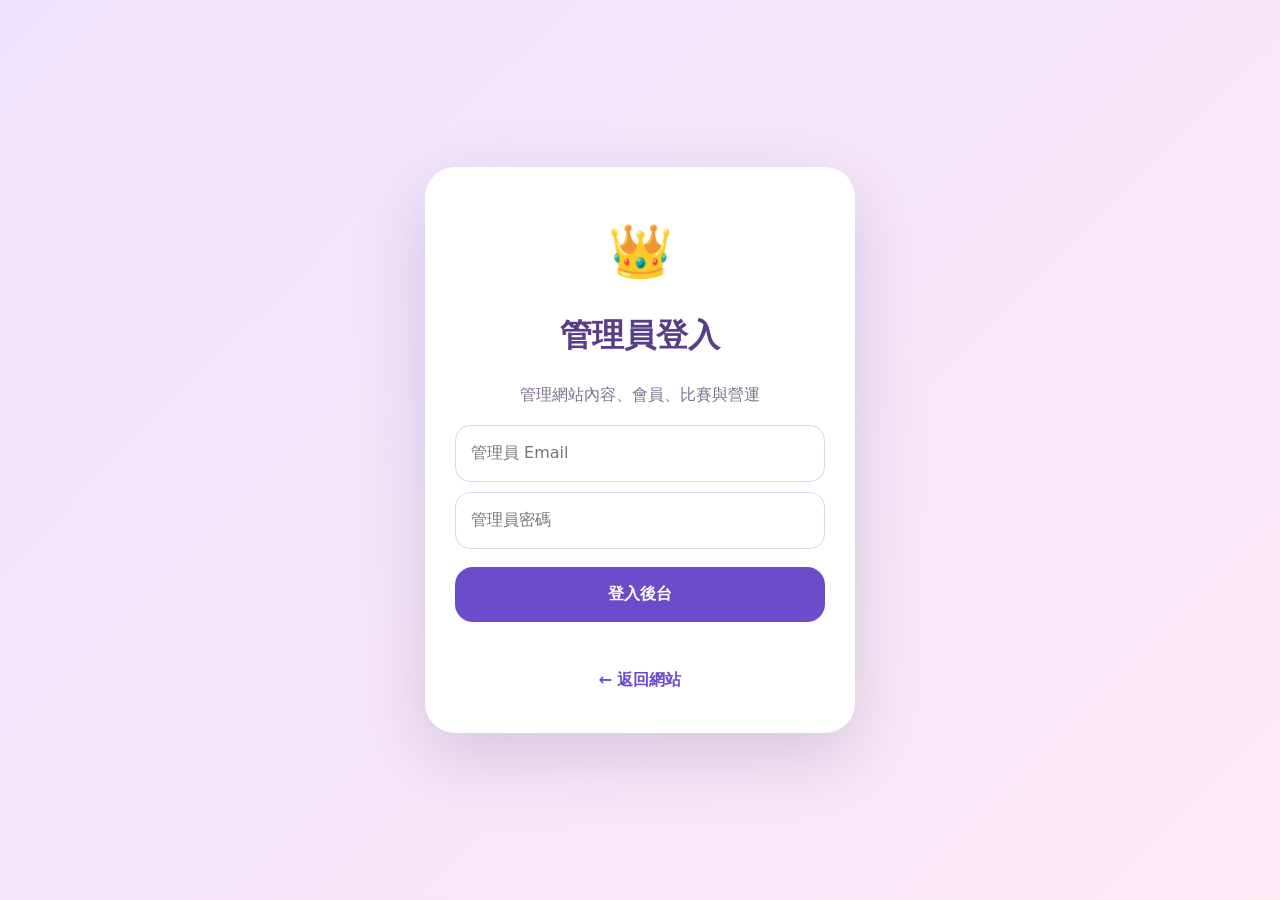
==== commit 5b330b05: "fix: gate maintenance UI until backend is deployed" ====
--- a/admin.html
+++ b/admin.html
@@ -6,7 +6,7 @@
   <div class="adminTabGroup"><span>網站</span><button class="tab" data-tab="contentTab">🎨 網站內容</button><button class="tab" data-tab="newsTab">📢 公告管理</button><button class="tab" data-tab="competitionTab">🎮 活動／比賽</button><button class="tab" data-tab="videoTab">🎬 影音頻道</button></div>
   <div class="adminTabGroup"><span>會員</span><button class="tab" data-tab="visitorTab">👥 訪客帳號</button><button class="tab" data-tab="growthTab">💎 會員成長</button><button class="tab" data-tab="rewardTab">🎁 獎勵中心</button><button class="tab" data-tab="couponTab">🎟️ 優惠券</button><button class="tab" data-tab="notificationTab">🔔 通知管理</button><button class="tab" data-tab="aiAnnouncementTab">🤖 AI 公告</button></div>
   <div class="adminTabGroup"><span>App 管理</span><button class="tab" data-tab="appReleaseTab">📱 App 更新管理</button></div>
-  <div class="adminTabGroup"><span>系統</span><button class="tab" data-tab="maintenanceTab">🛠️ 維護管理</button></div>
+  <div class="adminTabGroup"><span>系統</span><button class="tab" data-tab="maintenanceTab" hidden>🛠️ 維護管理</button></div>
 <div class="adminTabGroup"><span>營運</span><button class="tab" data-tab="productTab">📦 商品管理</button><button class="tab" data-tab="orderTab">🧾 訂單管理</button><button class="tab" data-tab="quickLinkTab">🔗 快速連結</button><button class="tab" data-tab="downloadTab">📁 檔案下載</button><button class="tab" data-tab="supportTab">💬 客服中心</button></div>
 </div>
 <p class="adminHint">依功能分類管理網站；手機版會自動收合選單。</p>
@@ -182,7 +182,7 @@
   </div>
 </div>
 </section></main></div><script src="config.js"></script>
-<script src="admin.js?v=26.11.3-calendar"></script><script src="admin-app-releases.js"></script>
+<script src="admin.js?v=26.11.16-datafix1"></script><script src="admin-app-releases.js"></script>
 <script>
 (function(){
   function bindAdminTabs(){
